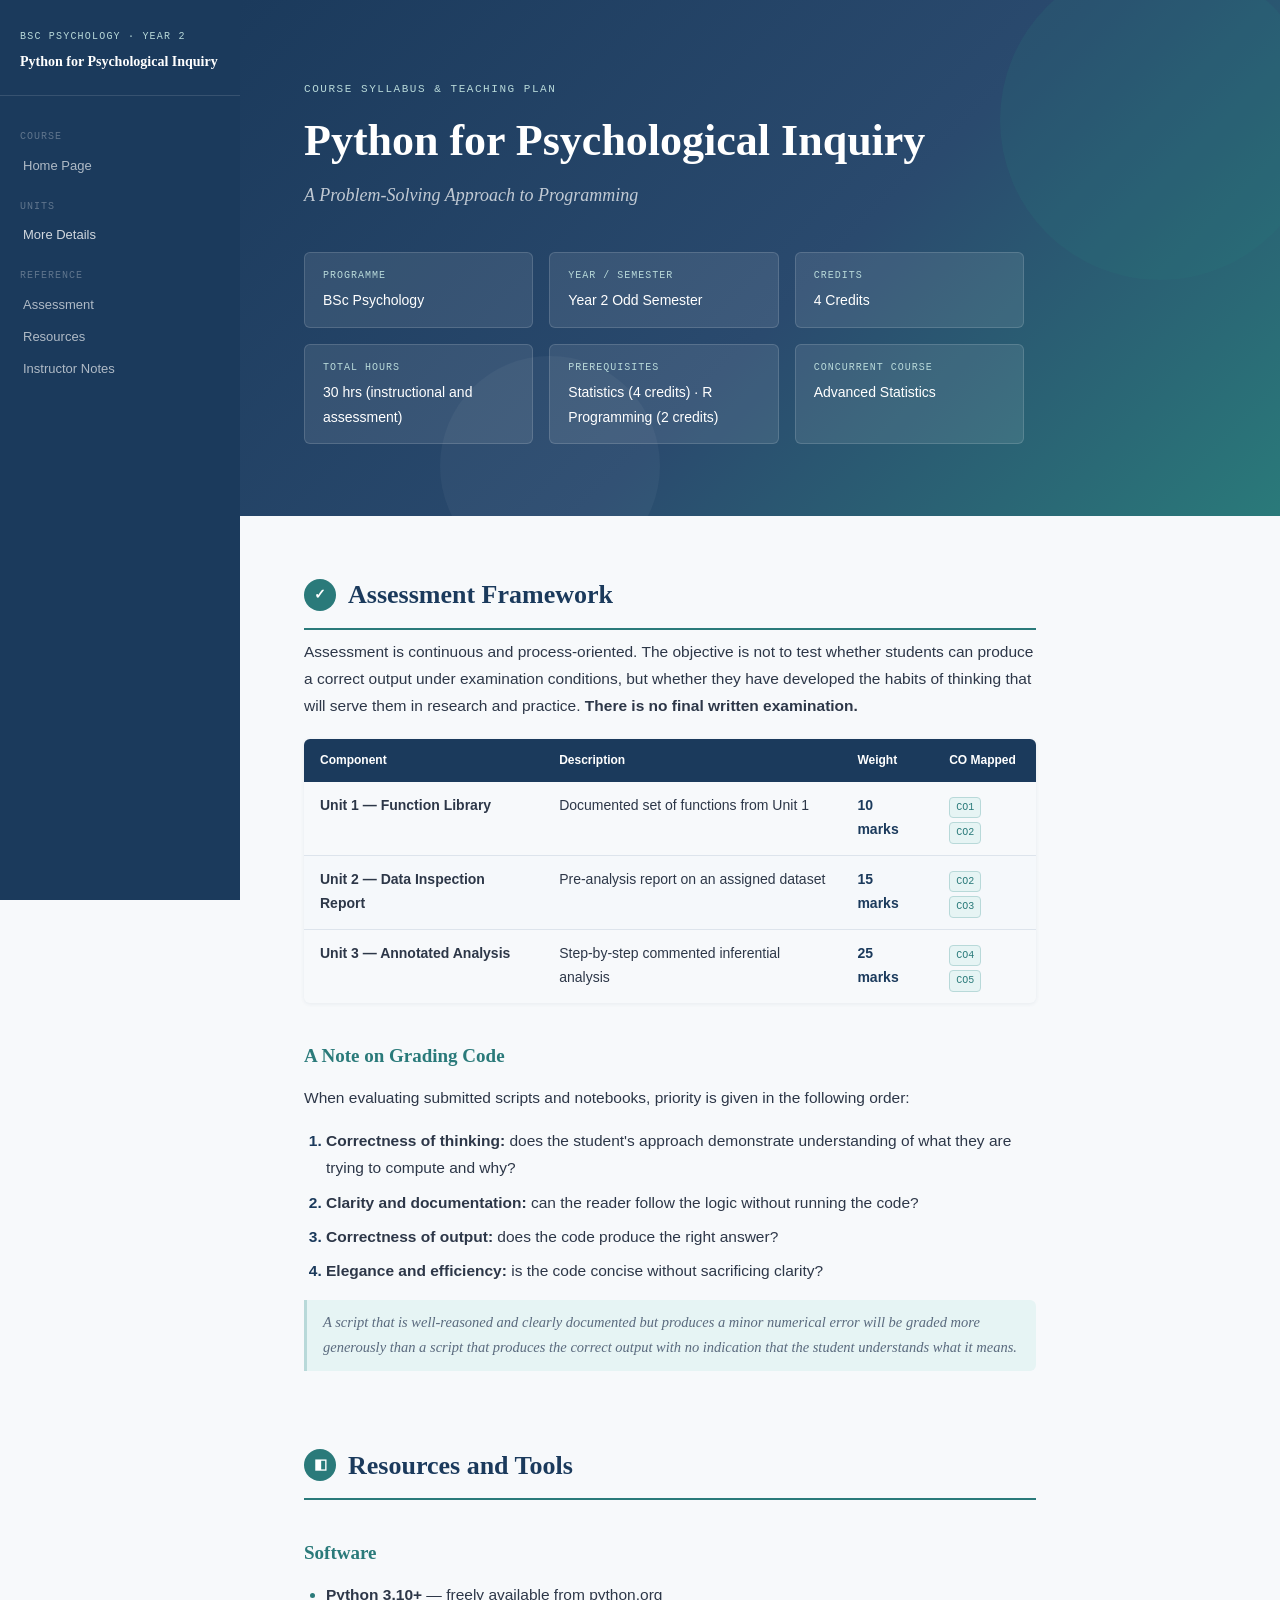
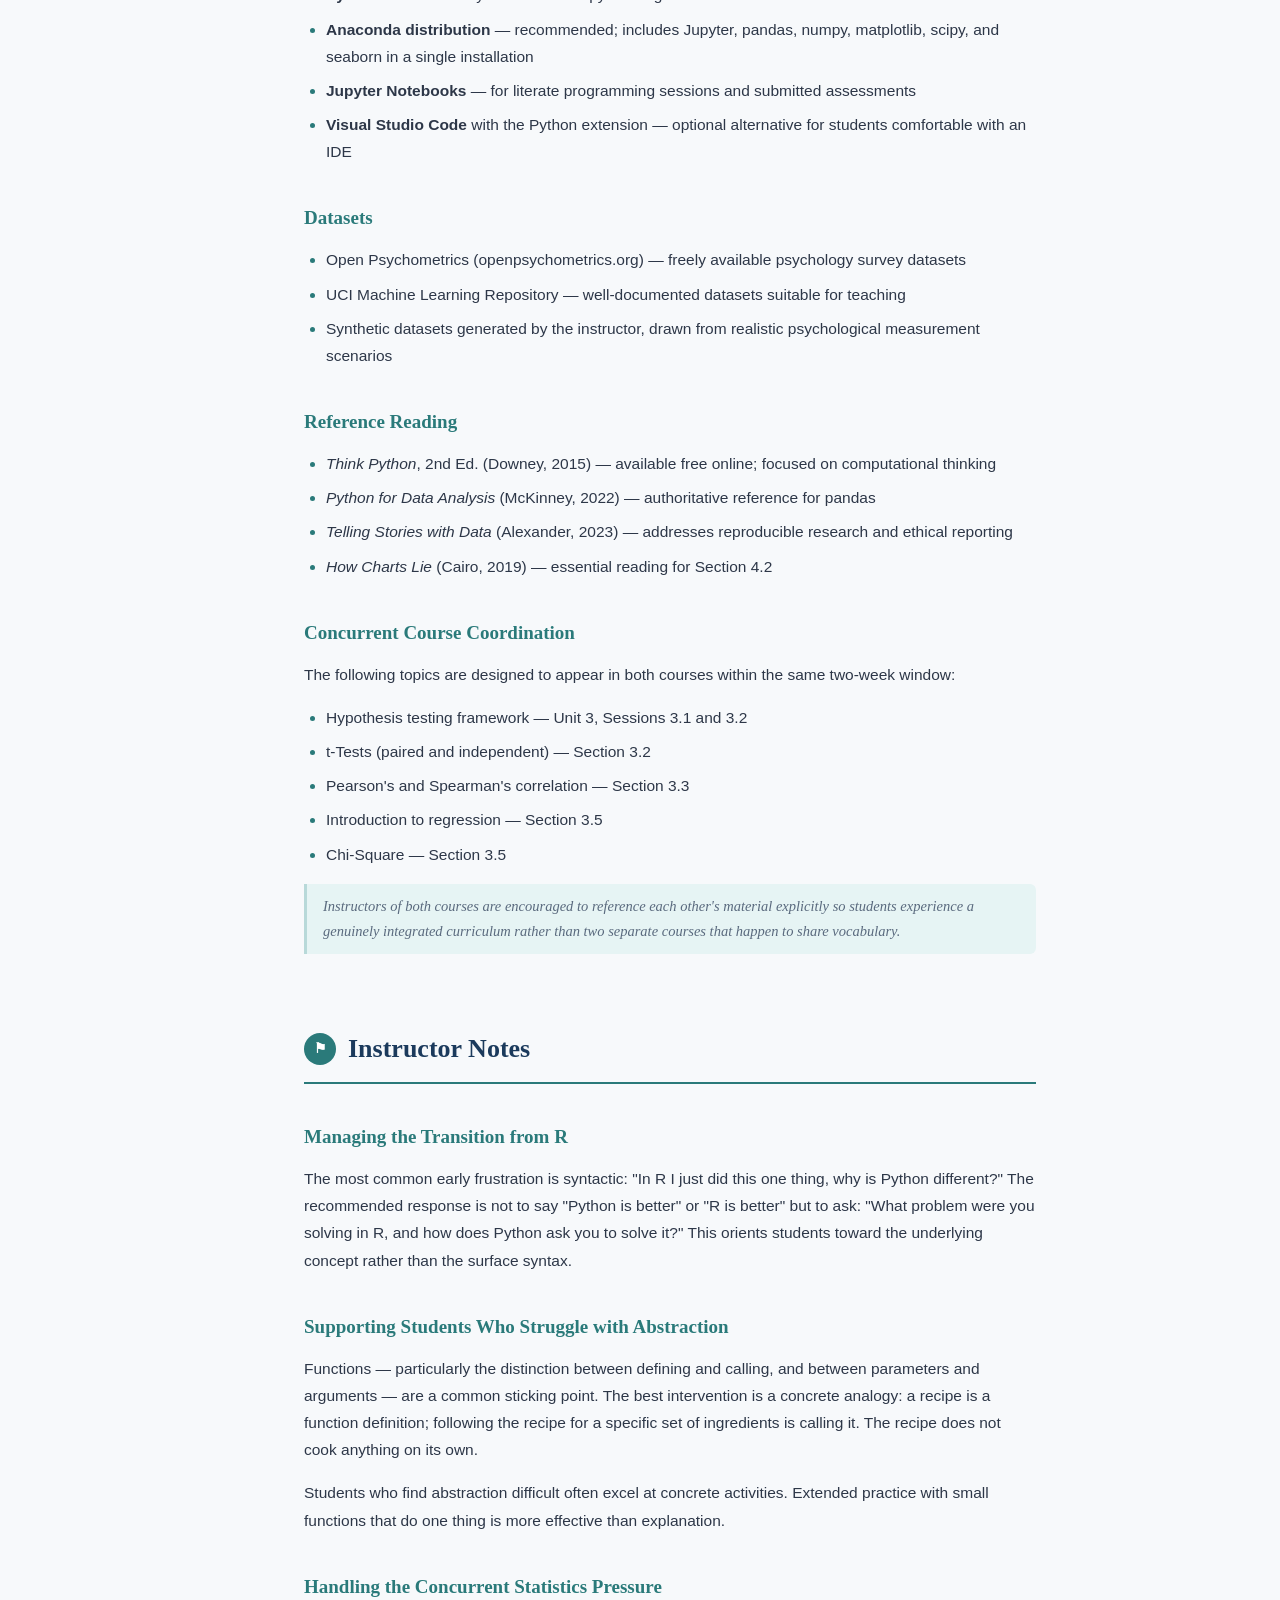
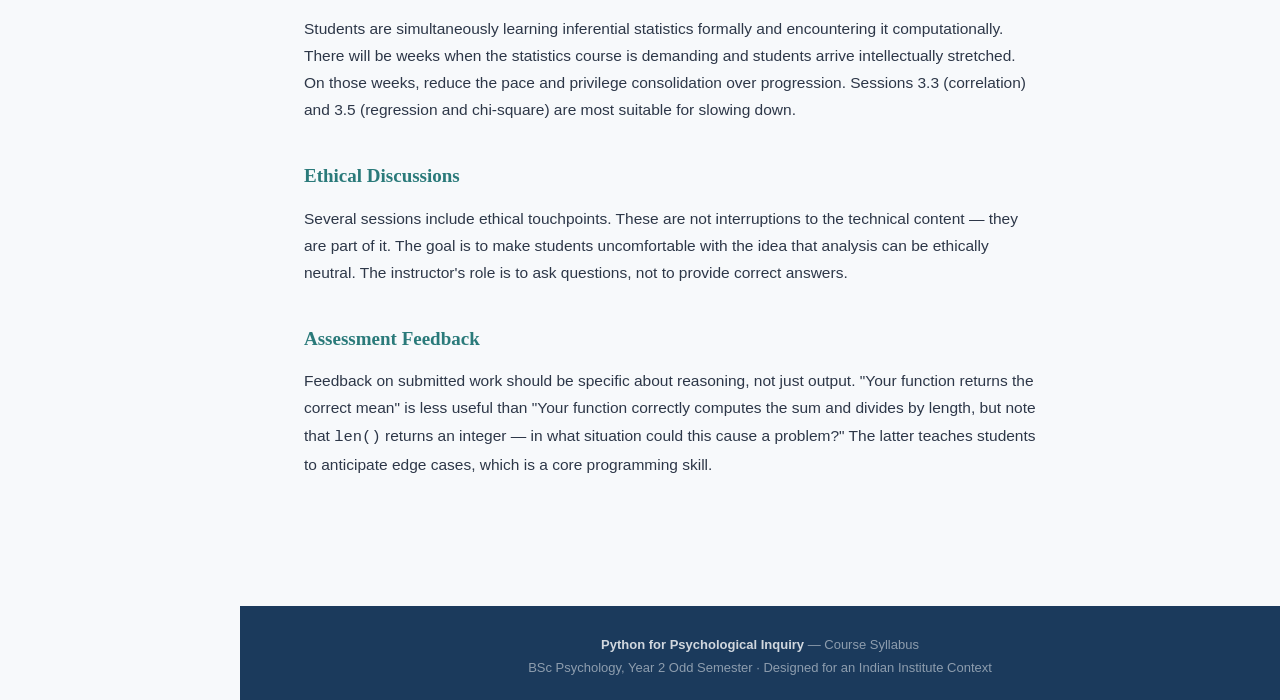
==== pages/references.html @ ddf05fee "Divide page content to new pages" ====
<!DOCTYPE html>
<html lang="en">
<head>
  <meta charset="UTF-8">
  <meta name="viewport" content="width=device-width, initial-scale=1.0">
  <title>Python for Psychological Inquiry — Course Syllabus</title>
  <link rel="stylesheet" href="../css/style.css">
</head>

<body>
    <button id="hamburger" aria-label="Toggle navigation" onclick="document.getElementById('sidebar').classList.toggle('open')">
    <span></span><span></span><span></span>
    </button>

    <!-- SIDEBAR -->
    <aside id="sidebar">
    <div class="brand">
        <div class="course-tag">BSc Psychology · Year 2</div>
        <h2>Python for Psychological Inquiry</h2>
    </div>
    <nav>
        <div class="nav-section">Course</div>
        <a href="../index.html">Home Page</a>

        <div class="nav-section">Units</div>
        <a href="../pages/units.html" class="unit-link">More Details</a>

        <div class="nav-section">Reference</div>
        <a href="#assessment">Assessment</a>
        <a href="#resources">Resources</a>
        <a href="#instructor">Instructor Notes</a>
    </nav>
    </aside>

<!-- MAIN -->
<div id="main">

  <!-- HERO -->
  <header id="hero">
    <div class="eyebrow">Course Syllabus &amp; Teaching Plan</div>
    <h1>Python for Psychological Inquiry</h1>
    <p class="subtitle">A Problem-Solving Approach to Programming</p>
    <div class="meta-grid">
      <div class="meta-card"><div class="label">Programme</div><div class="value">BSc Psychology</div></div>
      <div class="meta-card"><div class="label">Year / Semester</div><div class="value">Year 2 Odd Semester</div></div>
      <div class="meta-card"><div class="label">Credits</div><div class="value">4 Credits</div></div>
      <div class="meta-card"><div class="label">Total Hours</div><div class="value">30 hrs (instructional and assessment)</div></div>
      <div class="meta-card"><div class="label">Prerequisites</div><div class="value">Statistics (4 credits) · R Programming (2 credits)</div></div>
      <div class="meta-card"><div class="label">Concurrent Course</div><div class="value">Advanced Statistics</div></div>
    </div>
  </header>

  <div class="content-wrap">

    <!-- ASSESSMENT -->
    <section id="assessment">
      <h2 class="section-title"><span class="section-icon">✓</span> Assessment Framework</h2>
      <p>Assessment is continuous and process-oriented. The objective is not to test whether students can produce a correct output under examination conditions, but whether they have developed the habits of thinking that will serve them in research and practice. <strong>There is no final written examination.</strong></p>

      <table class="assess-table">
        <thead><tr><th>Component</th><th>Description</th><th>Weight</th><th>CO Mapped</th></tr></thead>
        <tbody>
          <tr>
            <td><strong>Unit 1 — Function Library</strong></td>
            <td>Documented set of functions from Unit 1</td>
            <td class="weight">10 marks</td>
            <td><span class="co-badge">CO1</span><span class="co-badge">CO2</span></td>
          </tr>
          <tr>
            <td><strong>Unit 2 — Data Inspection Report</strong></td>
            <td>Pre-analysis report on an assigned dataset</td>
            <td class="weight">15 marks</td>
            <td><span class="co-badge">CO2</span><span class="co-badge">CO3</span></td>
          </tr>
          <tr>
            <td><strong>Unit 3 — Annotated Analysis</strong></td>
            <td>Step-by-step commented inferential analysis</td>
            <td class="weight">25 marks</td>
            <td><span class="co-badge">CO4</span><span class="co-badge">CO5</span></td>
          </tr>
          <!-- <tr>
            <td><strong>Unit 4 — Pipeline Notebook</strong></td>
            <td>End-to-end analysis on an unseen dataset</td>
            <td class="weight">25%</td>
            <td><span class="co-badge">CO5</span><span class="co-badge">CO6</span></td>
          </tr>
          <tr>
            <td><strong>Reflection Essay</strong></td>
            <td>300–400 words responding to the Section 4.5 prompts</td>
            <td class="weight">15%</td>
            <td><span class="co-badge">CO1</span><span class="co-badge">CO6</span></td>
          </tr> -->
        </tbody>
      </table>

      <h3 class="subsection">A Note on Grading Code</h3>
      <p>When evaluating submitted scripts and notebooks, priority is given in the following order:</p>
      <ol>
        <li><strong>Correctness of thinking:</strong> does the student's approach demonstrate understanding of what they are trying to compute and why?</li>
        <li><strong>Clarity and documentation:</strong> can the reader follow the logic without running the code?</li>
        <li><strong>Correctness of output:</strong> does the code produce the right answer?</li>
        <li><strong>Elegance and efficiency:</strong> is the code concise without sacrificing clarity?</li>
      </ol>
      <em class="note">A script that is well-reasoned and clearly documented but produces a minor numerical error will be graded more generously than a script that produces the correct output with no indication that the student understands what it means.</em>
    </section>

    <!-- RESOURCES -->
    <section id="resources">
      <h2 class="section-title"><span class="section-icon">◧</span> Resources and Tools</h2>

      <h3 class="subsection">Software</h3>
      <ul>
        <li><strong>Python 3.10+</strong> — freely available from python.org</li>
        <li><strong>Anaconda distribution</strong> — recommended; includes Jupyter, pandas, numpy, matplotlib, scipy, and seaborn in a single installation</li>
        <li><strong>Jupyter Notebooks</strong> — for literate programming sessions and submitted assessments</li>
        <li><strong>Visual Studio Code</strong> with the Python extension — optional alternative for students comfortable with an IDE</li>
      </ul>

      <h3 class="subsection">Datasets</h3>
      <ul>
        <li>Open Psychometrics (openpsychometrics.org) — freely available psychology survey datasets</li>
        <li>UCI Machine Learning Repository — well-documented datasets suitable for teaching</li>
        <li>Synthetic datasets generated by the instructor, drawn from realistic psychological measurement scenarios</li>
      </ul>

      <h3 class="subsection">Reference Reading</h3>
      <ul>
        <li><em>Think Python</em>, 2nd Ed. (Downey, 2015) — available free online; focused on computational thinking</li>
        <li><em>Python for Data Analysis</em> (McKinney, 2022) — authoritative reference for pandas</li>
        <li><em>Telling Stories with Data</em> (Alexander, 2023) — addresses reproducible research and ethical reporting</li>
        <li><em>How Charts Lie</em> (Cairo, 2019) — essential reading for Section 4.2</li>
      </ul>

      <h3 class="subsection">Concurrent Course Coordination</h3>
      <p>The following topics are designed to appear in both courses within the same two-week window:</p>
      <ul>
        <li>Hypothesis testing framework — Unit 3, Sessions 3.1 and 3.2</li>
        <li>t-Tests (paired and independent) — Section 3.2</li>
        <li>Pearson's and Spearman's correlation — Section 3.3</li>
        <li>Introduction to regression — Section 3.5</li>
        <li>Chi-Square — Section 3.5</li>
      </ul>
      <em class="note">Instructors of both courses are encouraged to reference each other's material explicitly so students experience a genuinely integrated curriculum rather than two separate courses that happen to share vocabulary.</em>
    </section>

    <!-- INSTRUCTOR NOTES -->
    <section id="instructor">
      <h2 class="section-title"><span class="section-icon">⚑</span> Instructor Notes</h2>

      <h3 class="subsection">Managing the Transition from R</h3>
      <p>The most common early frustration is syntactic: "In R I just did this one thing, why is Python different?" The recommended response is not to say "Python is better" or "R is better" but to ask: "What problem were you solving in R, and how does Python ask you to solve it?" This orients students toward the underlying concept rather than the surface syntax.</p>

      <h3 class="subsection">Supporting Students Who Struggle with Abstraction</h3>
      <p>Functions — particularly the distinction between defining and calling, and between parameters and arguments — are a common sticking point. The best intervention is a concrete analogy: a recipe is a function definition; following the recipe for a specific set of ingredients is calling it. The recipe does not cook anything on its own.</p>
      <p>Students who find abstraction difficult often excel at concrete activities. Extended practice with small functions that do one thing is more effective than explanation.</p>

      <h3 class="subsection">Handling the Concurrent Statistics Pressure</h3>
      <p>Students are simultaneously learning inferential statistics formally and encountering it computationally. There will be weeks when the statistics course is demanding and students arrive intellectually stretched. On those weeks, reduce the pace and privilege consolidation over progression. Sessions 3.3 (correlation) and 3.5 (regression and chi-square) are most suitable for slowing down.</p>

      <h3 class="subsection">Ethical Discussions</h3>
      <p>Several sessions include ethical touchpoints. These are not interruptions to the technical content — they are part of it. The goal is to make students uncomfortable with the idea that analysis can be ethically neutral. The instructor's role is to ask questions, not to provide correct answers.</p>

      <h3 class="subsection">Assessment Feedback</h3>
      <p>Feedback on submitted work should be specific about reasoning, not just output. "Your function returns the correct mean" is less useful than "Your function correctly computes the sum and divides by length, but note that <code>len()</code> returns an integer — in what situation could this cause a problem?" The latter teaches students to anticipate edge cases, which is a core programming skill.</p>
    </section>

  </div><!-- .content-wrap -->

  <footer>
    <strong>Python for Psychological Inquiry</strong> — Course Syllabus<br>
    BSc Psychology, Year 2 Odd Semester · Designed for an Indian Institute Context
  </footer>

</div><!-- #main -->

<script>
  // Active nav link on scroll
  const sections = document.querySelectorAll('section[id], header[id]');
  const navLinks = document.querySelectorAll('#sidebar nav a');

  const observer = new IntersectionObserver((entries) => {
    entries.forEach(entry => {
      if (entry.isIntersecting) {
        navLinks.forEach(a => a.classList.remove('active'));
        const active = document.querySelector(`#sidebar nav a[href="#${entry.target.id}"]`);
        if (active) active.classList.add('active');
      }
    });
  }, { rootMargin: '-20% 0px -70% 0px' });

  sections.forEach(s => observer.observe(s));

  // Close mobile sidebar on link click
  navLinks.forEach(a => {
    a.addEventListener('click', () => {
      document.getElementById('sidebar').classList.remove('open');
    });
  });
</script>
</body>
</html>
---- css/style.css ----
:root {
  --navy: #1b3a5c;
  --teal: #2a7a7a;
  --teal-light: #e6f4f4;
  --teal-mid: #b8d9d9;
  --gold: #9a6f00;
  --gold-light: #fdf6e3;
  --slate: #4a5568;
  --mist: #f7f9fb;
  --rule: #dde4ec;
  --white: #ffffff;
  --text: #2d3748;
  --text-light: #5a6a7e;
  --code-bg: #f0f4f8;
  --shadow-sm: 0 1px 4px rgba(27,58,92,0.07);
  --shadow-md: 0 4px 16px rgba(27,58,92,0.10);
  --radius: 6px;
  --font-body: 'DM Sans', sans-serif;
  --font-serif: 'Lora', Georgia, serif;
  --font-mono: 'Source Code Pro', monospace;
}

*, *::before, *::after {
  box-sizing: border-box;
  margin: 0;
  padding: 0;
}

html {
  scroll-behavior: smooth;
  font-size: 16px;
}

body {
  font-family: var(--font-body);
  color: var(--text);
  background: var(--mist);
  line-height: 1.75;
}

/* ── SIDEBAR NAV ─────────────────────────────── */

#sidebar {
  position: fixed;
  top: 0;
  left: 0;
  width: 240px;
  height: 100vh;
  background: var(--navy);
  overflow-y: auto;
  padding: 28px 0 40px;
  z-index: 100;
  transition: transform 0.3s ease;
}

#sidebar .brand {
  padding: 0 20px 24px;
  border-bottom: 1px solid rgba(255,255,255,0.12);
  margin-bottom: 16px;
}

#sidebar .brand .course-tag {
  font-family: var(--font-mono);
  font-size: 10px;
  letter-spacing: 0.12em;
  color: var(--teal-mid);
  text-transform: uppercase;
  margin-bottom: 6px;
}

#sidebar .brand h2 {
  font-family: var(--font-serif);
  font-size: 14px;
  color: var(--white);
  font-weight: 600;
  line-height: 1.4;
}

#sidebar nav a {
  display: block;
  padding: 7px 20px;
  font-size: 13px;
  color: rgba(255,255,255,0.65);
  text-decoration: none;
  border-left: 3px solid transparent;
  transition: all 0.15s;
  line-height: 1.4;
}

#sidebar nav a:hover,
#sidebar nav a.active {
  color: var(--white);
  background: rgba(255,255,255,0.06);
  border-left-color: var(--teal-mid);
}

#sidebar nav .nav-section {
  font-family: var(--font-mono);
  font-size: 10px;
  letter-spacing: 0.1em;
  text-transform: uppercase;
  color: rgba(255,255,255,0.3);
  padding: 16px 20px 4px;
}

#sidebar nav a.unit-link {
  font-weight: 500;
  color: rgba(255,255,255,0.8);
}

#sidebar nav a.sub-link {
  padding-left: 32px;
  font-size: 12px;
}

/* ── MAIN CONTENT ────────────────────────────── */

#main {
  margin-left: 240px;
  min-height: 100vh;
}

/* ── HERO ────────────────────────────────────── */

#hero {
  background: linear-gradient(135deg, var(--navy) 0%, #2a4a6e 55%, var(--teal) 100%);
  padding: 80px 64px 72px;
  position: relative;
  overflow: hidden;
}

#hero::before {
  content: '';
  position: absolute;
  top: -40px;
  right: -40px;
  width: 320px;
  height: 320px;
  border-radius: 50%;
  background: rgba(42,122,122,0.18);
  pointer-events: none;
}

#hero::after {
  content: '';
  position: absolute;
  bottom: -60px;
  left: 200px;
  width: 220px;
  height: 220px;
  border-radius: 50%;
  background: rgba(255,255,255,0.04);
  pointer-events: none;
}

#hero .eyebrow {
  font-family: var(--font-mono);
  font-size: 11px;
  letter-spacing: 0.14em;
  text-transform: uppercase;
  color: var(--teal-mid);
  margin-bottom: 16px;
}

#hero h1 {
  font-family: var(--font-serif);
  font-size: clamp(28px, 4vw, 44px);
  color: var(--white);
  font-weight: 700;
  line-height: 1.2;
  margin-bottom: 12px;
}

#hero .subtitle {
  font-family: var(--font-serif);
  font-style: italic;
  font-size: 18px;
  color: rgba(255,255,255,0.72);
  margin-bottom: 40px;
}

#hero .meta-grid {
  display: grid;
  grid-template-columns: repeat(auto-fit, minmax(180px, 1fr));
  gap: 16px;
  max-width: 720px;
}

#hero .meta-card {
  background: rgba(255,255,255,0.09);
  border: 1px solid rgba(255,255,255,0.14);
  border-radius: var(--radius);
  padding: 14px 18px;
}

#hero .meta-card .label {
  font-size: 10px;
  letter-spacing: 0.1em;
  text-transform: uppercase;
  color: var(--teal-mid);
  margin-bottom: 4px;
  font-family: var(--font-mono);
}

#hero .meta-card .value {
  font-size: 14px;
  color: var(--white);
  font-weight: 500;
}

/* ── CONTENT SECTIONS ────────────────────────── */

.content-wrap {
  max-width: 860px;
  padding: 56px 64px;
}

section {
  margin-bottom: 72px;
}

h2.section-title {
  font-family: var(--font-serif);
  font-size: 26px;
  color: var(--navy);
  font-weight: 700;
  margin-bottom: 8px;
  padding-bottom: 10px;
  border-bottom: 2px solid var(--teal);
  display: flex;
  align-items: center;
  gap: 12px;
}

h2.section-title .section-icon {
  width: 32px;
  height: 32px;
  background: var(--teal);
  border-radius: 50%;
  display: flex;
  align-items: center;
  justify-content: center;
  font-size: 14px;
  color: white;
  flex-shrink: 0;
}

h3.subsection {
  font-family: var(--font-serif);
  font-size: 19px;
  color: var(--teal);
  font-weight: 600;
  margin: 36px 0 12px;
}

h4.session-title {
  font-family: var(--font-body);
  font-size: 15px;
  font-weight: 600;
  color: var(--gold);
  margin: 28px 0 8px;
  letter-spacing: 0.01em;
}

p {
  margin-bottom: 16px;
  font-size: 15.5px;
  color: var(--text);
}

p:last-child {
  margin-bottom: 0;
}

em.note {
  display: block;
  font-family: var(--font-serif);
  font-style: italic;
  font-size: 14.5px;
  color: var(--text-light);
  border-left: 3px solid var(--teal-mid);
  padding: 10px 16px;
  margin: 16px 0;
  background: var(--teal-light);
  border-radius: 0 var(--radius) var(--radius) 0;
}

ul, ol {
  margin: 8px 0 16px 0;
  padding-left: 22px;
}

li {
  font-size: 15.5px;
  margin-bottom: 7px;
  color: var(--text);
}

li::marker {
  color: var(--teal);
}

ol li::marker {
  color: var(--navy);
  font-weight: 600;
}

ul.sub {
  margin-top: 6px;
}

ul.sub li {
  font-size: 14.5px;
  color: var(--text-light);
}

/* ── BOXES ───────────────────────────────────── */

.box {
  border-radius: var(--radius);
  padding: 20px 24px;
  margin: 20px 0;
}

.box-teal {
  background: var(--teal-light);
  border: 1px solid var(--teal-mid);
}

.box-gold {
  background: var(--gold-light);
  border: 1px solid #e6cc8a;
}

.box-mist {
  background: var(--mist);
  border: 1px solid var(--rule);
}

.box-navy {
  background: #eef2f7;
  border: 1px solid #c8d4e4;
}

.box .box-label {
  font-family: var(--font-mono);
  font-size: 10px;
  letter-spacing: 0.1em;
  text-transform: uppercase;
  font-weight: 600;
  margin-bottom: 10px;
}

.box-teal .box-label { color: var(--teal); }
.box-gold .box-label { color: var(--gold); }
.box-mist .box-label { color: var(--slate); }
.box-navy .box-label { color: var(--navy); }

/* ── CO CARDS ────────────────────────────────── */

.co-grid {
  display: grid;
  grid-template-columns: 1fr 1fr;
  gap: 16px;
  margin: 20px 0;
}

.co-card {
  border-radius: var(--radius);
  padding: 18px 20px;
  border: 1px solid transparent;
}

.co-card:nth-child(odd) {
  background: var(--teal-light);
  border-color: var(--teal-mid);
}

.co-card:nth-child(even) {
  background: var(--gold-light);
  border-color: #e6cc8a;
}

.co-card .co-id {
  font-family: var(--font-mono);
  font-size: 11px;
  font-weight: 600;
  margin-bottom: 6px;
  letter-spacing: 0.06em;
}

.co-card:nth-child(odd) .co-id  { color: var(--teal); }
.co-card:nth-child(even) .co-id { color: var(--gold); }

.co-card p {
  font-size: 14px;
  margin: 0;
}

/* ── UNIT HEADER BANNER ──────────────────────── */

.unit-banner {
  background: linear-gradient(120deg, var(--navy) 0%, #2d5080 100%);
  border-radius: var(--radius);
  padding: 28px 32px;
  margin-bottom: 28px;
  position: relative;
  overflow: hidden;
}

.unit-banner::after {
  content: '';
  position: absolute;
  right: -20px;
  top: -20px;
  width: 120px;
  height: 120px;
  border-radius: 50%;
  background: rgba(42,122,122,0.2);
}

.unit-banner .unit-number {
  font-family: var(--font-mono);
  font-size: 11px;
  letter-spacing: 0.12em;
  text-transform: uppercase;
  color: var(--teal-mid);
  margin-bottom: 6px;
}

.unit-banner h2 {
  font-family: var(--font-serif);
  font-size: 22px;
  color: var(--white);
  font-weight: 700;
  margin-bottom: 8px;
  border: none;
  padding: 0;
}

.unit-banner .unit-question {
  font-family: var(--font-serif);
  font-style: italic;
  font-size: 14.5px;
  color: rgba(255,255,255,0.68);
  margin-bottom: 14px;
}

.unit-banner .unit-meta {
  display: flex;
  gap: 20px;
  flex-wrap: wrap;
}

.unit-banner .unit-meta span {
  font-size: 12px;
  color: rgba(255,255,255,0.75);
  background: rgba(255,255,255,0.1);
  padding: 4px 12px;
  border-radius: 20px;
  font-weight: 500;
}

/* ── SESSION CARDS ───────────────────────────── */

.session-card {
  border: 1px solid var(--rule);
  border-radius: var(--radius);
  margin-bottom: 20px;
  overflow: hidden;
  box-shadow: var(--shadow-sm);
}

.session-header {
  display: flex;
  align-items: center;
  gap: 14px;
  padding: 14px 20px;
  background: var(--white);
  cursor: pointer;
  border-bottom: 1px solid var(--rule);
  user-select: none;
}

.session-header:hover {
  background: #f9fbfd;
}

.session-num {
  font-family: var(--font-mono);
  font-size: 11px;
  font-weight: 600;
  color: var(--white);
  background: var(--teal);
  padding: 3px 9px;
  border-radius: 4px;
  flex-shrink: 0;
  letter-spacing: 0.05em;
}

.session-header h4 {
  font-size: 15px;
  font-weight: 600;
  color: var(--navy);
  flex: 1;
}

.session-toggle {
  font-size: 18px;
  color: var(--teal);
  transition: transform 0.2s;
  flex-shrink: 0;
}

.session-card.open .session-toggle {
  transform: rotate(180deg);
}

.session-body {
  display: none;
  padding: 20px 24px;
  background: var(--white);
}

.session-card.open .session-body {
  display: block;
}

/* ── OVERVIEW TABLE ──────────────────────────── */

.overview-table {
  width: 100%;
  border-collapse: collapse;
  font-size: 14px;
  margin: 20px 0;
  box-shadow: var(--shadow-sm);
  border-radius: var(--radius);
  overflow: hidden;
}

.overview-table th {
  background: var(--navy);
  color: var(--white);
  padding: 12px 16px;
  text-align: left;
  font-weight: 600;
  font-size: 12px;
  letter-spacing: 0.04em;
}

.overview-table td {
  padding: 11px 16px;
  border-bottom: 1px solid var(--rule);
  vertical-align: top;
  line-height: 1.5;
}

.overview-table tr:nth-child(even) td {
  background: var(--teal-light);
}

.overview-table tr:last-child td {
  border-bottom: none;
}

.overview-table td:first-child {
  font-weight: 600;
  color: var(--teal);
  white-space: nowrap;
}

/* ── SESSION SUMMARY TABLE ───────────────────── */

.session-table {
  width: 100%;
  border-collapse: collapse;
  font-size: 13.5px;
  margin: 16px 0;
  border-radius: var(--radius);
  overflow: hidden;
  box-shadow: var(--shadow-sm);
}

.session-table th {
  background: var(--teal);
  color: var(--white);
  padding: 10px 14px;
  text-align: left;
  font-size: 12px;
  font-weight: 600;
}

.session-table td {
  padding: 9px 14px;
  border-bottom: 1px solid var(--rule);
  vertical-align: top;
}

.session-table tr:nth-child(even) td {
  background: #f5f8fb;
}

.session-table tr:last-child td {
  border-bottom: none;
}

.session-table td:first-child {
  font-family: var(--font-mono);
  font-size: 12px;
  font-weight: 600;
  color: var(--teal);
}

/* ── ASSESSMENT TABLE ────────────────────────── */

.assess-table {
  width: 100%;
  border-collapse: collapse;
  font-size: 14px;
  margin: 20px 0;
  box-shadow: var(--shadow-sm);
  border-radius: var(--radius);
  overflow: hidden;
}

.assess-table th {
  background: var(--navy);
  color: white;
  padding: 11px 16px;
  text-align: left;
  font-size: 12px;
  font-weight: 600;
}

.assess-table td {
  padding: 11px 16px;
  border-bottom: 1px solid var(--rule);
  vertical-align: top;
}

.assess-table tr:nth-child(even) td {
  background: #f5f8fb;
}

.assess-table tr:last-child td {
  border-bottom: none;
}

.assess-table .weight {
  font-weight: 700;
  color: var(--navy);
}

.assess-table .co-badge {
  display: inline-block;
  font-family: var(--font-mono);
  font-size: 10px;
  background: var(--teal-light);
  color: var(--teal);
  border: 1px solid var(--teal-mid);
  border-radius: 4px;
  padding: 1px 6px;
  margin-right: 4px;
}

/* ── FOOTER ──────────────────────────────────── */

footer {
  background: var(--navy);
  color: rgba(255,255,255,0.5);
  text-align: center;
  padding: 28px;
  font-size: 13px;
  margin-left: 0;
}

footer strong {
  color: rgba(255,255,255,0.8);
}

/* ── PRINT ───────────────────────────────────── */

@media print {
  #sidebar { display: none; }
  #main { margin-left: 0; }
  .session-body { display: block !important; }
  .unit-banner { background: var(--navy) !important; -webkit-print-color-adjust: exact; print-color-adjust: exact; }
}

/* ── RESPONSIVE ──────────────────────────────── */

@media (max-width: 900px) {
  #sidebar { transform: translateX(-240px); }
  #sidebar.open { transform: translateX(0); }
  #main { margin-left: 0; }
  .content-wrap { padding: 32px 24px; }
  #hero { padding: 48px 24px; }
  .co-grid { grid-template-columns: 1fr; }
  #hamburger { display: flex; }
}

/* ── HAMBURGER ───────────────────────────────── */

#hamburger {
  display: none;
  position: fixed;
  top: 14px;
  left: 14px;
  z-index: 200;
  background: var(--navy);
  border: none;
  border-radius: 6px;
  padding: 8px 10px;
  cursor: pointer;
  flex-direction: column;
  gap: 4px;
}

#hamburger span {
  display: block;
  width: 20px;
  height: 2px;
  background: white;
  border-radius: 2px;
}
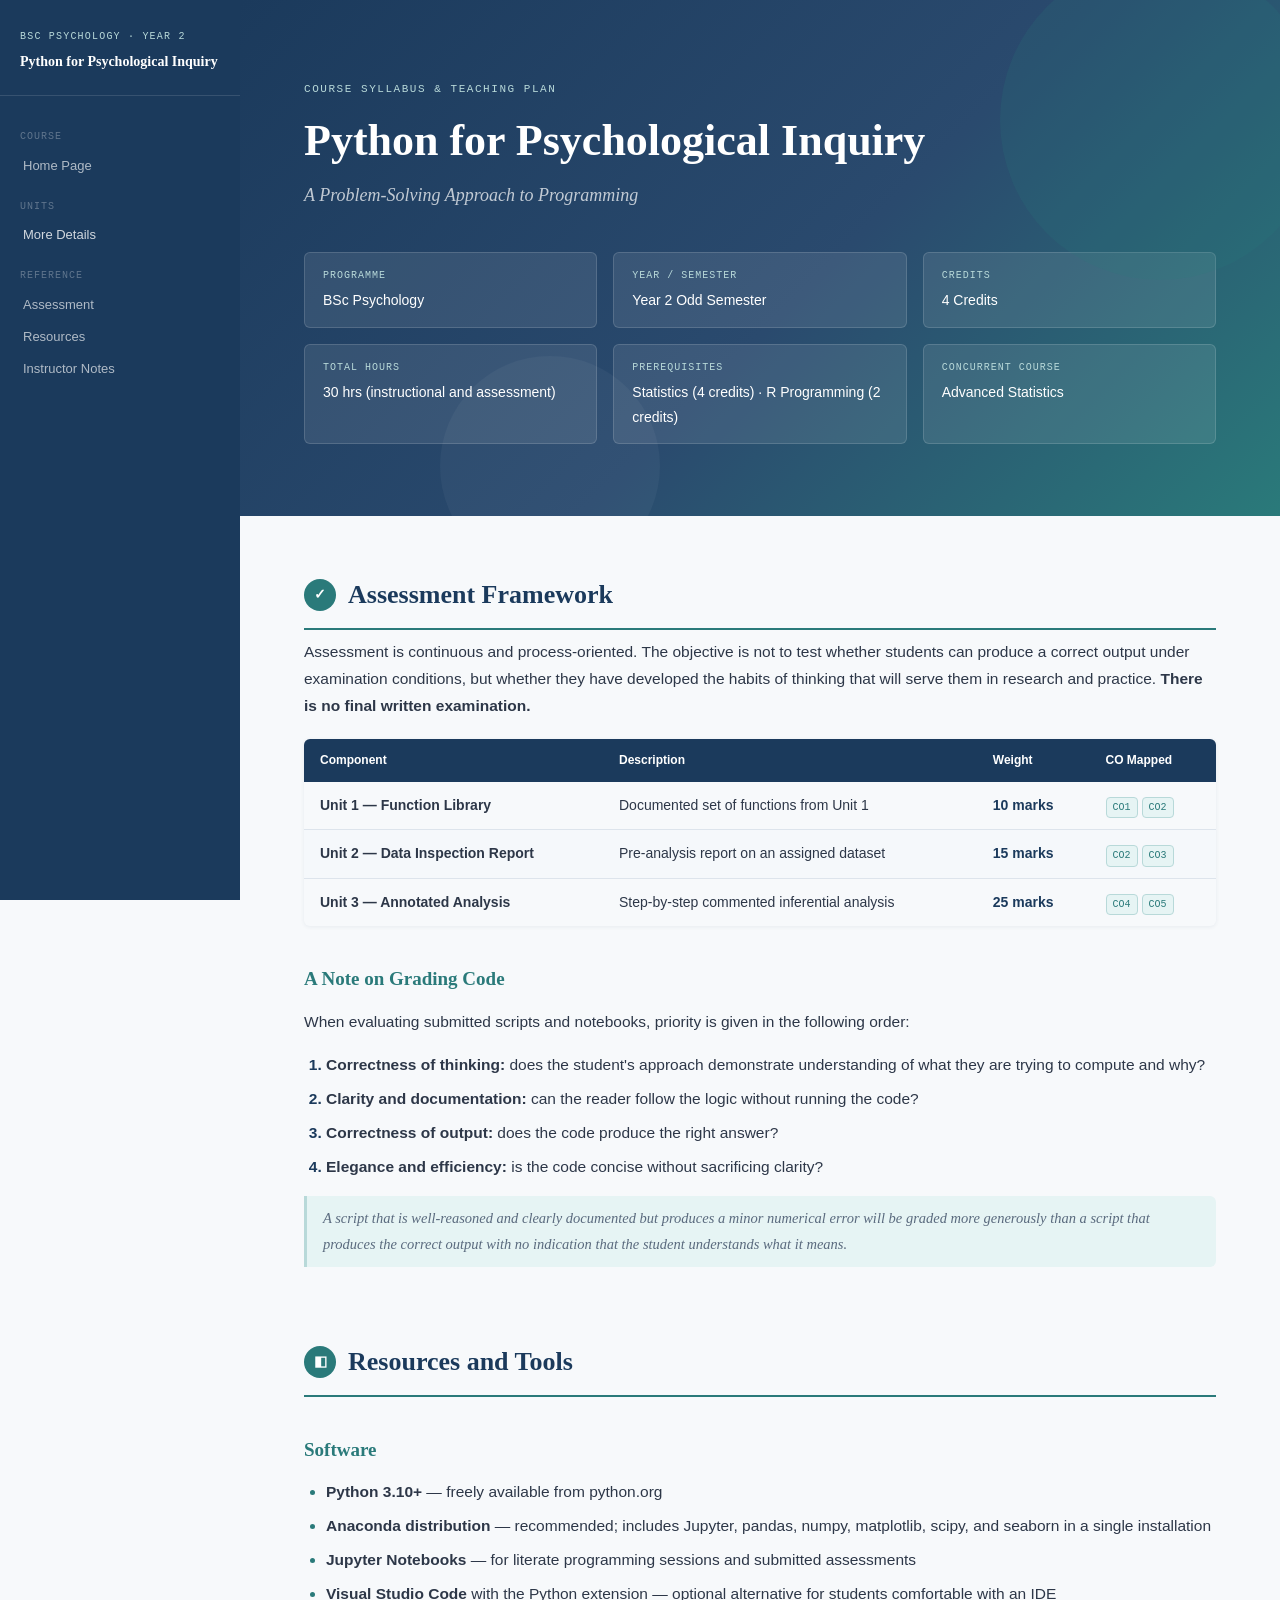
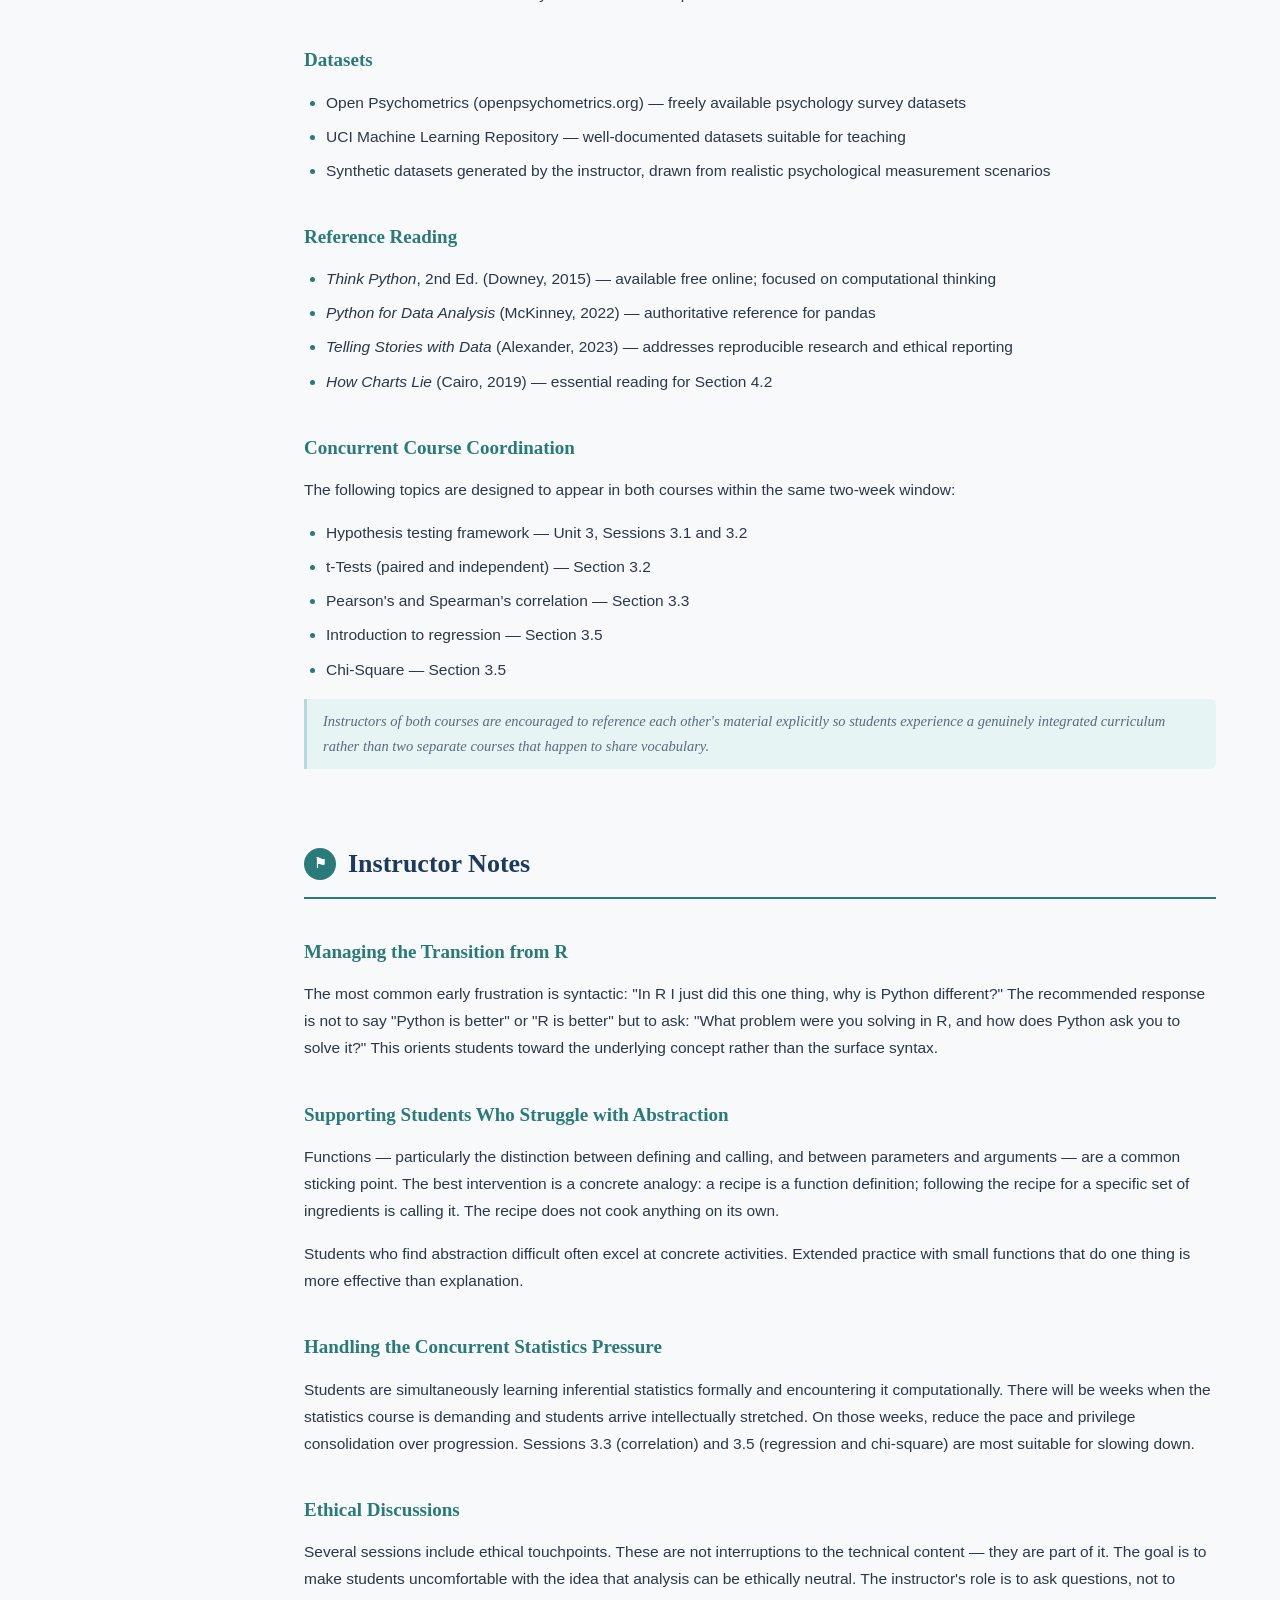
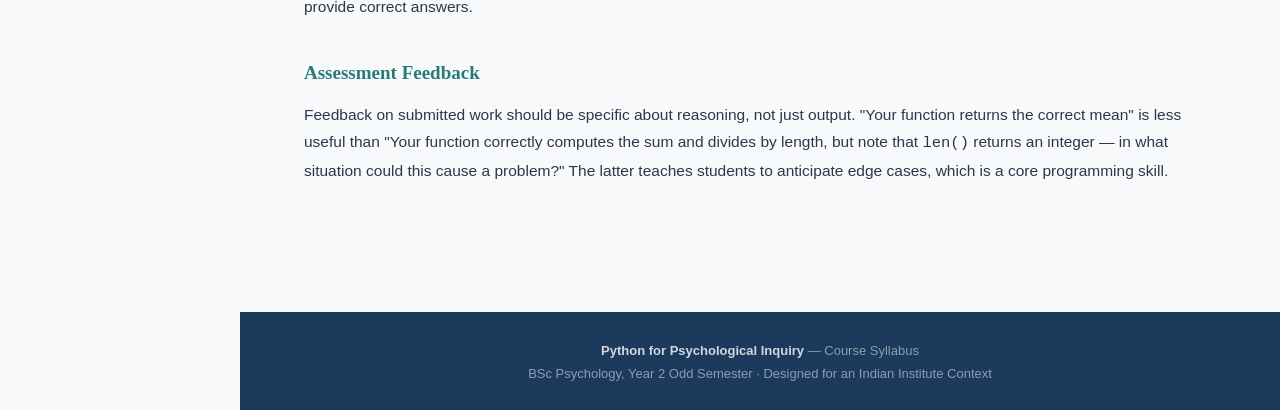
==== commit 6ef40966: "Format all HTML files" ====
--- a/pages/references.html
+++ b/pages/references.html
@@ -1,5 +1,6 @@
 <!DOCTYPE html>
 <html lang="en">
+
 <head>
   <meta charset="UTF-8">
   <meta name="viewport" content="width=device-width, initial-scale=1.0">
@@ -8,77 +9,105 @@
 </head>
 
 <body>
-    <button id="hamburger" aria-label="Toggle navigation" onclick="document.getElementById('sidebar').classList.toggle('open')">
+  <button id="hamburger" aria-label="Toggle navigation"
+    onclick="document.getElementById('sidebar').classList.toggle('open')">
     <span></span><span></span><span></span>
-    </button>
-
-    <!-- SIDEBAR -->
-    <aside id="sidebar">
+  </button>
+
+  <!-- SIDEBAR -->
+  <aside id="sidebar">
     <div class="brand">
-        <div class="course-tag">BSc Psychology · Year 2</div>
-        <h2>Python for Psychological Inquiry</h2>
+      <div class="course-tag">BSc Psychology · Year 2</div>
+      <h2>Python for Psychological Inquiry</h2>
     </div>
     <nav>
-        <div class="nav-section">Course</div>
-        <a href="../index.html">Home Page</a>
-
-        <div class="nav-section">Units</div>
-        <a href="../pages/units.html" class="unit-link">More Details</a>
-
-        <div class="nav-section">Reference</div>
-        <a href="#assessment">Assessment</a>
-        <a href="#resources">Resources</a>
-        <a href="#instructor">Instructor Notes</a>
+      <div class="nav-section">Course</div>
+      <a href="../index.html">Home Page</a>
+
+      <div class="nav-section">Units</div>
+      <a href="../pages/units.html" class="unit-link">More Details</a>
+
+      <div class="nav-section">Reference</div>
+      <a href="#assessment">Assessment</a>
+      <a href="#resources">Resources</a>
+      <a href="#instructor">Instructor Notes</a>
     </nav>
-    </aside>
-
-<!-- MAIN -->
-<div id="main">
-
-  <!-- HERO -->
-  <header id="hero">
-    <div class="eyebrow">Course Syllabus &amp; Teaching Plan</div>
-    <h1>Python for Psychological Inquiry</h1>
-    <p class="subtitle">A Problem-Solving Approach to Programming</p>
-    <div class="meta-grid">
-      <div class="meta-card"><div class="label">Programme</div><div class="value">BSc Psychology</div></div>
-      <div class="meta-card"><div class="label">Year / Semester</div><div class="value">Year 2 Odd Semester</div></div>
-      <div class="meta-card"><div class="label">Credits</div><div class="value">4 Credits</div></div>
-      <div class="meta-card"><div class="label">Total Hours</div><div class="value">30 hrs (instructional and assessment)</div></div>
-      <div class="meta-card"><div class="label">Prerequisites</div><div class="value">Statistics (4 credits) · R Programming (2 credits)</div></div>
-      <div class="meta-card"><div class="label">Concurrent Course</div><div class="value">Advanced Statistics</div></div>
-    </div>
-  </header>
-
-  <div class="content-wrap">
-
-    <!-- ASSESSMENT -->
-    <section id="assessment">
-      <h2 class="section-title"><span class="section-icon">✓</span> Assessment Framework</h2>
-      <p>Assessment is continuous and process-oriented. The objective is not to test whether students can produce a correct output under examination conditions, but whether they have developed the habits of thinking that will serve them in research and practice. <strong>There is no final written examination.</strong></p>
-
-      <table class="assess-table">
-        <thead><tr><th>Component</th><th>Description</th><th>Weight</th><th>CO Mapped</th></tr></thead>
-        <tbody>
-          <tr>
-            <td><strong>Unit 1 — Function Library</strong></td>
-            <td>Documented set of functions from Unit 1</td>
-            <td class="weight">10 marks</td>
-            <td><span class="co-badge">CO1</span><span class="co-badge">CO2</span></td>
-          </tr>
-          <tr>
-            <td><strong>Unit 2 — Data Inspection Report</strong></td>
-            <td>Pre-analysis report on an assigned dataset</td>
-            <td class="weight">15 marks</td>
-            <td><span class="co-badge">CO2</span><span class="co-badge">CO3</span></td>
-          </tr>
-          <tr>
-            <td><strong>Unit 3 — Annotated Analysis</strong></td>
-            <td>Step-by-step commented inferential analysis</td>
-            <td class="weight">25 marks</td>
-            <td><span class="co-badge">CO4</span><span class="co-badge">CO5</span></td>
-          </tr>
-          <!-- <tr>
+  </aside>
+
+  <!-- MAIN -->
+  <div id="main">
+
+    <!-- HERO -->
+    <header id="hero">
+      <div class="eyebrow">Course Syllabus &amp; Teaching Plan</div>
+      <h1>Python for Psychological Inquiry</h1>
+      <p class="subtitle">A Problem-Solving Approach to Programming</p>
+      <div class="meta-grid">
+        <div class="meta-card">
+          <div class="label">Programme</div>
+          <div class="value">BSc Psychology</div>
+        </div>
+        <div class="meta-card">
+          <div class="label">Year / Semester</div>
+          <div class="value">Year 2 Odd Semester</div>
+        </div>
+        <div class="meta-card">
+          <div class="label">Credits</div>
+          <div class="value">4 Credits</div>
+        </div>
+        <div class="meta-card">
+          <div class="label">Total Hours</div>
+          <div class="value">30 hrs (instructional and assessment)</div>
+        </div>
+        <div class="meta-card">
+          <div class="label">Prerequisites</div>
+          <div class="value">Statistics (4 credits) · R Programming (2 credits)</div>
+        </div>
+        <div class="meta-card">
+          <div class="label">Concurrent Course</div>
+          <div class="value">Advanced Statistics</div>
+        </div>
+      </div>
+    </header>
+
+    <div class="content-wrap">
+
+      <!-- ASSESSMENT -->
+      <section id="assessment">
+        <h2 class="section-title"><span class="section-icon">✓</span> Assessment Framework</h2>
+        <p>Assessment is continuous and process-oriented. The objective is not to test whether students can produce a
+          correct output under examination conditions, but whether they have developed the habits of thinking that will
+          serve them in research and practice. <strong>There is no final written examination.</strong></p>
+
+        <table class="assess-table">
+          <thead>
+            <tr>
+              <th>Component</th>
+              <th>Description</th>
+              <th>Weight</th>
+              <th>CO Mapped</th>
+            </tr>
+          </thead>
+          <tbody>
+            <tr>
+              <td><strong>Unit 1 — Function Library</strong></td>
+              <td>Documented set of functions from Unit 1</td>
+              <td class="weight">10 marks</td>
+              <td><span class="co-badge">CO1</span><span class="co-badge">CO2</span></td>
+            </tr>
+            <tr>
+              <td><strong>Unit 2 — Data Inspection Report</strong></td>
+              <td>Pre-analysis report on an assigned dataset</td>
+              <td class="weight">15 marks</td>
+              <td><span class="co-badge">CO2</span><span class="co-badge">CO3</span></td>
+            </tr>
+            <tr>
+              <td><strong>Unit 3 — Annotated Analysis</strong></td>
+              <td>Step-by-step commented inferential analysis</td>
+              <td class="weight">25 marks</td>
+              <td><span class="co-badge">CO4</span><span class="co-badge">CO5</span></td>
+            </tr>
+            <!-- <tr>
             <td><strong>Unit 4 — Pipeline Notebook</strong></td>
             <td>End-to-end analysis on an unseen dataset</td>
             <td class="weight">25%</td>
@@ -90,112 +119,138 @@
             <td class="weight">15%</td>
             <td><span class="co-badge">CO1</span><span class="co-badge">CO6</span></td>
           </tr> -->
-        </tbody>
-      </table>
-
-      <h3 class="subsection">A Note on Grading Code</h3>
-      <p>When evaluating submitted scripts and notebooks, priority is given in the following order:</p>
-      <ol>
-        <li><strong>Correctness of thinking:</strong> does the student's approach demonstrate understanding of what they are trying to compute and why?</li>
-        <li><strong>Clarity and documentation:</strong> can the reader follow the logic without running the code?</li>
-        <li><strong>Correctness of output:</strong> does the code produce the right answer?</li>
-        <li><strong>Elegance and efficiency:</strong> is the code concise without sacrificing clarity?</li>
-      </ol>
-      <em class="note">A script that is well-reasoned and clearly documented but produces a minor numerical error will be graded more generously than a script that produces the correct output with no indication that the student understands what it means.</em>
-    </section>
-
-    <!-- RESOURCES -->
-    <section id="resources">
-      <h2 class="section-title"><span class="section-icon">◧</span> Resources and Tools</h2>
-
-      <h3 class="subsection">Software</h3>
-      <ul>
-        <li><strong>Python 3.10+</strong> — freely available from python.org</li>
-        <li><strong>Anaconda distribution</strong> — recommended; includes Jupyter, pandas, numpy, matplotlib, scipy, and seaborn in a single installation</li>
-        <li><strong>Jupyter Notebooks</strong> — for literate programming sessions and submitted assessments</li>
-        <li><strong>Visual Studio Code</strong> with the Python extension — optional alternative for students comfortable with an IDE</li>
-      </ul>
-
-      <h3 class="subsection">Datasets</h3>
-      <ul>
-        <li>Open Psychometrics (openpsychometrics.org) — freely available psychology survey datasets</li>
-        <li>UCI Machine Learning Repository — well-documented datasets suitable for teaching</li>
-        <li>Synthetic datasets generated by the instructor, drawn from realistic psychological measurement scenarios</li>
-      </ul>
-
-      <h3 class="subsection">Reference Reading</h3>
-      <ul>
-        <li><em>Think Python</em>, 2nd Ed. (Downey, 2015) — available free online; focused on computational thinking</li>
-        <li><em>Python for Data Analysis</em> (McKinney, 2022) — authoritative reference for pandas</li>
-        <li><em>Telling Stories with Data</em> (Alexander, 2023) — addresses reproducible research and ethical reporting</li>
-        <li><em>How Charts Lie</em> (Cairo, 2019) — essential reading for Section 4.2</li>
-      </ul>
-
-      <h3 class="subsection">Concurrent Course Coordination</h3>
-      <p>The following topics are designed to appear in both courses within the same two-week window:</p>
-      <ul>
-        <li>Hypothesis testing framework — Unit 3, Sessions 3.1 and 3.2</li>
-        <li>t-Tests (paired and independent) — Section 3.2</li>
-        <li>Pearson's and Spearman's correlation — Section 3.3</li>
-        <li>Introduction to regression — Section 3.5</li>
-        <li>Chi-Square — Section 3.5</li>
-      </ul>
-      <em class="note">Instructors of both courses are encouraged to reference each other's material explicitly so students experience a genuinely integrated curriculum rather than two separate courses that happen to share vocabulary.</em>
-    </section>
-
-    <!-- INSTRUCTOR NOTES -->
-    <section id="instructor">
-      <h2 class="section-title"><span class="section-icon">⚑</span> Instructor Notes</h2>
-
-      <h3 class="subsection">Managing the Transition from R</h3>
-      <p>The most common early frustration is syntactic: "In R I just did this one thing, why is Python different?" The recommended response is not to say "Python is better" or "R is better" but to ask: "What problem were you solving in R, and how does Python ask you to solve it?" This orients students toward the underlying concept rather than the surface syntax.</p>
-
-      <h3 class="subsection">Supporting Students Who Struggle with Abstraction</h3>
-      <p>Functions — particularly the distinction between defining and calling, and between parameters and arguments — are a common sticking point. The best intervention is a concrete analogy: a recipe is a function definition; following the recipe for a specific set of ingredients is calling it. The recipe does not cook anything on its own.</p>
-      <p>Students who find abstraction difficult often excel at concrete activities. Extended practice with small functions that do one thing is more effective than explanation.</p>
-
-      <h3 class="subsection">Handling the Concurrent Statistics Pressure</h3>
-      <p>Students are simultaneously learning inferential statistics formally and encountering it computationally. There will be weeks when the statistics course is demanding and students arrive intellectually stretched. On those weeks, reduce the pace and privilege consolidation over progression. Sessions 3.3 (correlation) and 3.5 (regression and chi-square) are most suitable for slowing down.</p>
-
-      <h3 class="subsection">Ethical Discussions</h3>
-      <p>Several sessions include ethical touchpoints. These are not interruptions to the technical content — they are part of it. The goal is to make students uncomfortable with the idea that analysis can be ethically neutral. The instructor's role is to ask questions, not to provide correct answers.</p>
-
-      <h3 class="subsection">Assessment Feedback</h3>
-      <p>Feedback on submitted work should be specific about reasoning, not just output. "Your function returns the correct mean" is less useful than "Your function correctly computes the sum and divides by length, but note that <code>len()</code> returns an integer — in what situation could this cause a problem?" The latter teaches students to anticipate edge cases, which is a core programming skill.</p>
-    </section>
-
-  </div><!-- .content-wrap -->
-
-  <footer>
-    <strong>Python for Psychological Inquiry</strong> — Course Syllabus<br>
-    BSc Psychology, Year 2 Odd Semester · Designed for an Indian Institute Context
-  </footer>
-
-</div><!-- #main -->
-
-<script>
-  // Active nav link on scroll
-  const sections = document.querySelectorAll('section[id], header[id]');
-  const navLinks = document.querySelectorAll('#sidebar nav a');
-
-  const observer = new IntersectionObserver((entries) => {
-    entries.forEach(entry => {
-      if (entry.isIntersecting) {
-        navLinks.forEach(a => a.classList.remove('active'));
-        const active = document.querySelector(`#sidebar nav a[href="#${entry.target.id}"]`);
-        if (active) active.classList.add('active');
-      }
+          </tbody>
+        </table>
+
+        <h3 class="subsection">A Note on Grading Code</h3>
+        <p>When evaluating submitted scripts and notebooks, priority is given in the following order:</p>
+        <ol>
+          <li><strong>Correctness of thinking:</strong> does the student's approach demonstrate understanding of what
+            they are trying to compute and why?</li>
+          <li><strong>Clarity and documentation:</strong> can the reader follow the logic without running the code?</li>
+          <li><strong>Correctness of output:</strong> does the code produce the right answer?</li>
+          <li><strong>Elegance and efficiency:</strong> is the code concise without sacrificing clarity?</li>
+        </ol>
+        <em class="note">A script that is well-reasoned and clearly documented but produces a minor numerical error will
+          be graded more generously than a script that produces the correct output with no indication that the student
+          understands what it means.</em>
+      </section>
+
+      <!-- RESOURCES -->
+      <section id="resources">
+        <h2 class="section-title"><span class="section-icon">◧</span> Resources and Tools</h2>
+
+        <h3 class="subsection">Software</h3>
+        <ul>
+          <li><strong>Python 3.10+</strong> — freely available from python.org</li>
+          <li><strong>Anaconda distribution</strong> — recommended; includes Jupyter, pandas, numpy, matplotlib, scipy,
+            and seaborn in a single installation</li>
+          <li><strong>Jupyter Notebooks</strong> — for literate programming sessions and submitted assessments</li>
+          <li><strong>Visual Studio Code</strong> with the Python extension — optional alternative for students
+            comfortable with an IDE</li>
+        </ul>
+
+        <h3 class="subsection">Datasets</h3>
+        <ul>
+          <li>Open Psychometrics (openpsychometrics.org) — freely available psychology survey datasets</li>
+          <li>UCI Machine Learning Repository — well-documented datasets suitable for teaching</li>
+          <li>Synthetic datasets generated by the instructor, drawn from realistic psychological measurement scenarios
+          </li>
+        </ul>
+
+        <h3 class="subsection">Reference Reading</h3>
+        <ul>
+          <li><em>Think Python</em>, 2nd Ed. (Downey, 2015) — available free online; focused on computational thinking
+          </li>
+          <li><em>Python for Data Analysis</em> (McKinney, 2022) — authoritative reference for pandas</li>
+          <li><em>Telling Stories with Data</em> (Alexander, 2023) — addresses reproducible research and ethical
+            reporting</li>
+          <li><em>How Charts Lie</em> (Cairo, 2019) — essential reading for Section 4.2</li>
+        </ul>
+
+        <h3 class="subsection">Concurrent Course Coordination</h3>
+        <p>The following topics are designed to appear in both courses within the same two-week window:</p>
+        <ul>
+          <li>Hypothesis testing framework — Unit 3, Sessions 3.1 and 3.2</li>
+          <li>t-Tests (paired and independent) — Section 3.2</li>
+          <li>Pearson's and Spearman's correlation — Section 3.3</li>
+          <li>Introduction to regression — Section 3.5</li>
+          <li>Chi-Square — Section 3.5</li>
+        </ul>
+        <em class="note">Instructors of both courses are encouraged to reference each other's material explicitly so
+          students experience a genuinely integrated curriculum rather than two separate courses that happen to share
+          vocabulary.</em>
+      </section>
+
+      <!-- INSTRUCTOR NOTES -->
+      <section id="instructor">
+        <h2 class="section-title"><span class="section-icon">⚑</span> Instructor Notes</h2>
+
+        <h3 class="subsection">Managing the Transition from R</h3>
+        <p>The most common early frustration is syntactic: "In R I just did this one thing, why is Python different?"
+          The recommended response is not to say "Python is better" or "R is better" but to ask: "What problem were you
+          solving in R, and how does Python ask you to solve it?" This orients students toward the underlying concept
+          rather than the surface syntax.</p>
+
+        <h3 class="subsection">Supporting Students Who Struggle with Abstraction</h3>
+        <p>Functions — particularly the distinction between defining and calling, and between parameters and arguments —
+          are a common sticking point. The best intervention is a concrete analogy: a recipe is a function definition;
+          following the recipe for a specific set of ingredients is calling it. The recipe does not cook anything on its
+          own.</p>
+        <p>Students who find abstraction difficult often excel at concrete activities. Extended practice with small
+          functions that do one thing is more effective than explanation.</p>
+
+        <h3 class="subsection">Handling the Concurrent Statistics Pressure</h3>
+        <p>Students are simultaneously learning inferential statistics formally and encountering it computationally.
+          There will be weeks when the statistics course is demanding and students arrive intellectually stretched. On
+          those weeks, reduce the pace and privilege consolidation over progression. Sessions 3.3 (correlation) and 3.5
+          (regression and chi-square) are most suitable for slowing down.</p>
+
+        <h3 class="subsection">Ethical Discussions</h3>
+        <p>Several sessions include ethical touchpoints. These are not interruptions to the technical content — they are
+          part of it. The goal is to make students uncomfortable with the idea that analysis can be ethically neutral.
+          The instructor's role is to ask questions, not to provide correct answers.</p>
+
+        <h3 class="subsection">Assessment Feedback</h3>
+        <p>Feedback on submitted work should be specific about reasoning, not just output. "Your function returns the
+          correct mean" is less useful than "Your function correctly computes the sum and divides by length, but note
+          that <code>len()</code> returns an integer — in what situation could this cause a problem?" The latter teaches
+          students to anticipate edge cases, which is a core programming skill.</p>
+      </section>
+
+    </div><!-- .content-wrap -->
+
+    <footer>
+      <strong>Python for Psychological Inquiry</strong> — Course Syllabus<br>
+      BSc Psychology, Year 2 Odd Semester · Designed for an Indian Institute Context
+    </footer>
+
+  </div><!-- #main -->
+
+  <script>
+    // Active nav link on scroll
+    const sections = document.querySelectorAll('section[id], header[id]');
+    const navLinks = document.querySelectorAll('#sidebar nav a');
+
+    const observer = new IntersectionObserver((entries) => {
+      entries.forEach(entry => {
+        if (entry.isIntersecting) {
+          navLinks.forEach(a => a.classList.remove('active'));
+          const active = document.querySelector(`#sidebar nav a[href="#${entry.target.id}"]`);
+          if (active) active.classList.add('active');
+        }
+      });
+    }, { rootMargin: '-20% 0px -70% 0px' });
+
+    sections.forEach(s => observer.observe(s));
+
+    // Close mobile sidebar on link click
+    navLinks.forEach(a => {
+      a.addEventListener('click', () => {
+        document.getElementById('sidebar').classList.remove('open');
+      });
     });
-  }, { rootMargin: '-20% 0px -70% 0px' });
-
-  sections.forEach(s => observer.observe(s));
-
-  // Close mobile sidebar on link click
-  navLinks.forEach(a => {
-    a.addEventListener('click', () => {
-      document.getElementById('sidebar').classList.remove('open');
-    });
-  });
-</script>
+  </script>
 </body>
-</html>
+
+</html>
--- a/css/style.css
+++ b/css/style.css
@@ -15,9 +15,9 @@
   --shadow-sm: 0 1px 4px rgba(27,58,92,0.07);
   --shadow-md: 0 4px 16px rgba(27,58,92,0.10);
   --radius: 6px;
-  --font-body: 'DM Sans', sans-serif;
-  --font-serif: 'Lora', Georgia, serif;
-  --font-mono: 'Source Code Pro', monospace;
+  --font-body: 'Mulish', sans-serif;
+  --font-serif: 'Mulish', serif;
+  --font-mono: 'SFMono-Regular', monospace;
 }
 
 *, *::before, *::after {
@@ -181,9 +181,8 @@
 
 #hero .meta-grid {
   display: grid;
-  grid-template-columns: repeat(auto-fit, minmax(180px, 1fr));
+  grid-template-columns: repeat(3, minmax(180px, 1fr));
   gap: 16px;
-  max-width: 720px;
 }
 
 #hero .meta-card {
@@ -211,7 +210,7 @@
 /* ── CONTENT SECTIONS ────────────────────────── */
 
 .content-wrap {
-  max-width: 860px;
+  display: block;
   padding: 56px 64px;
 }
 
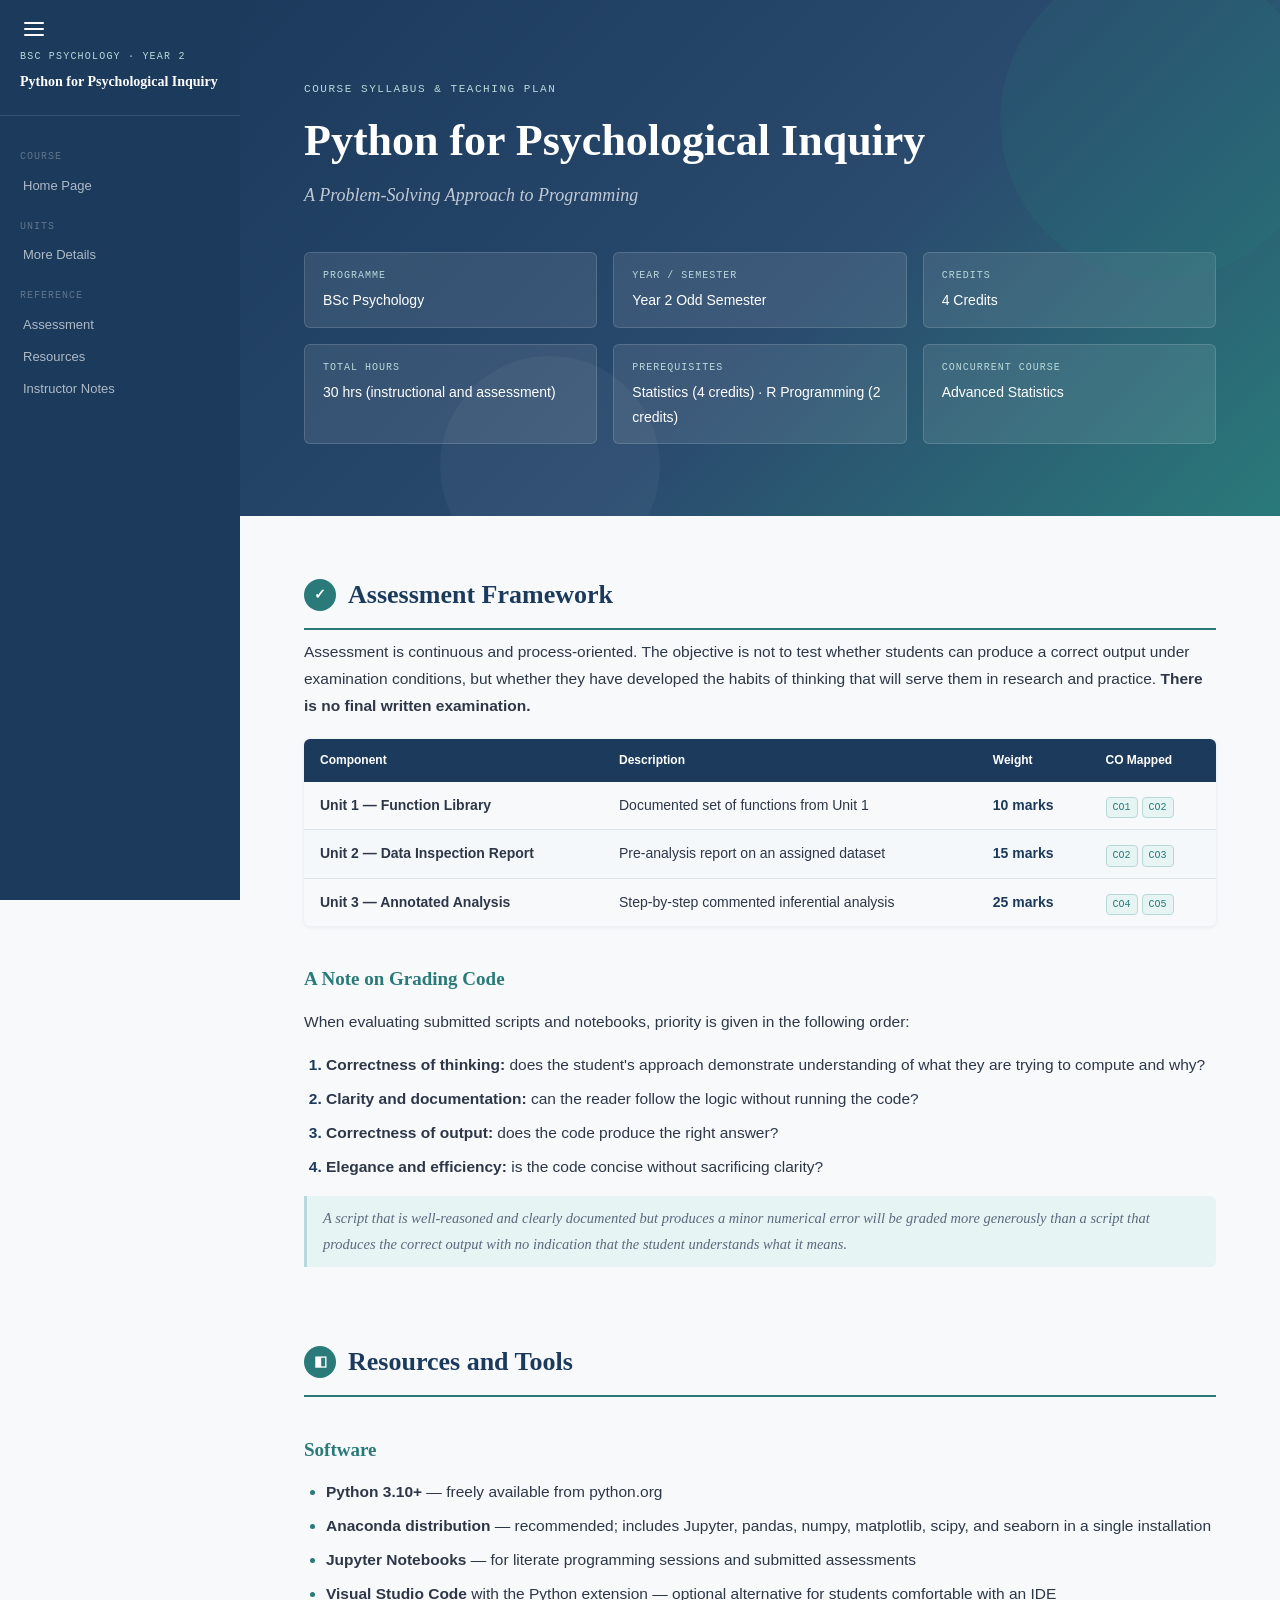
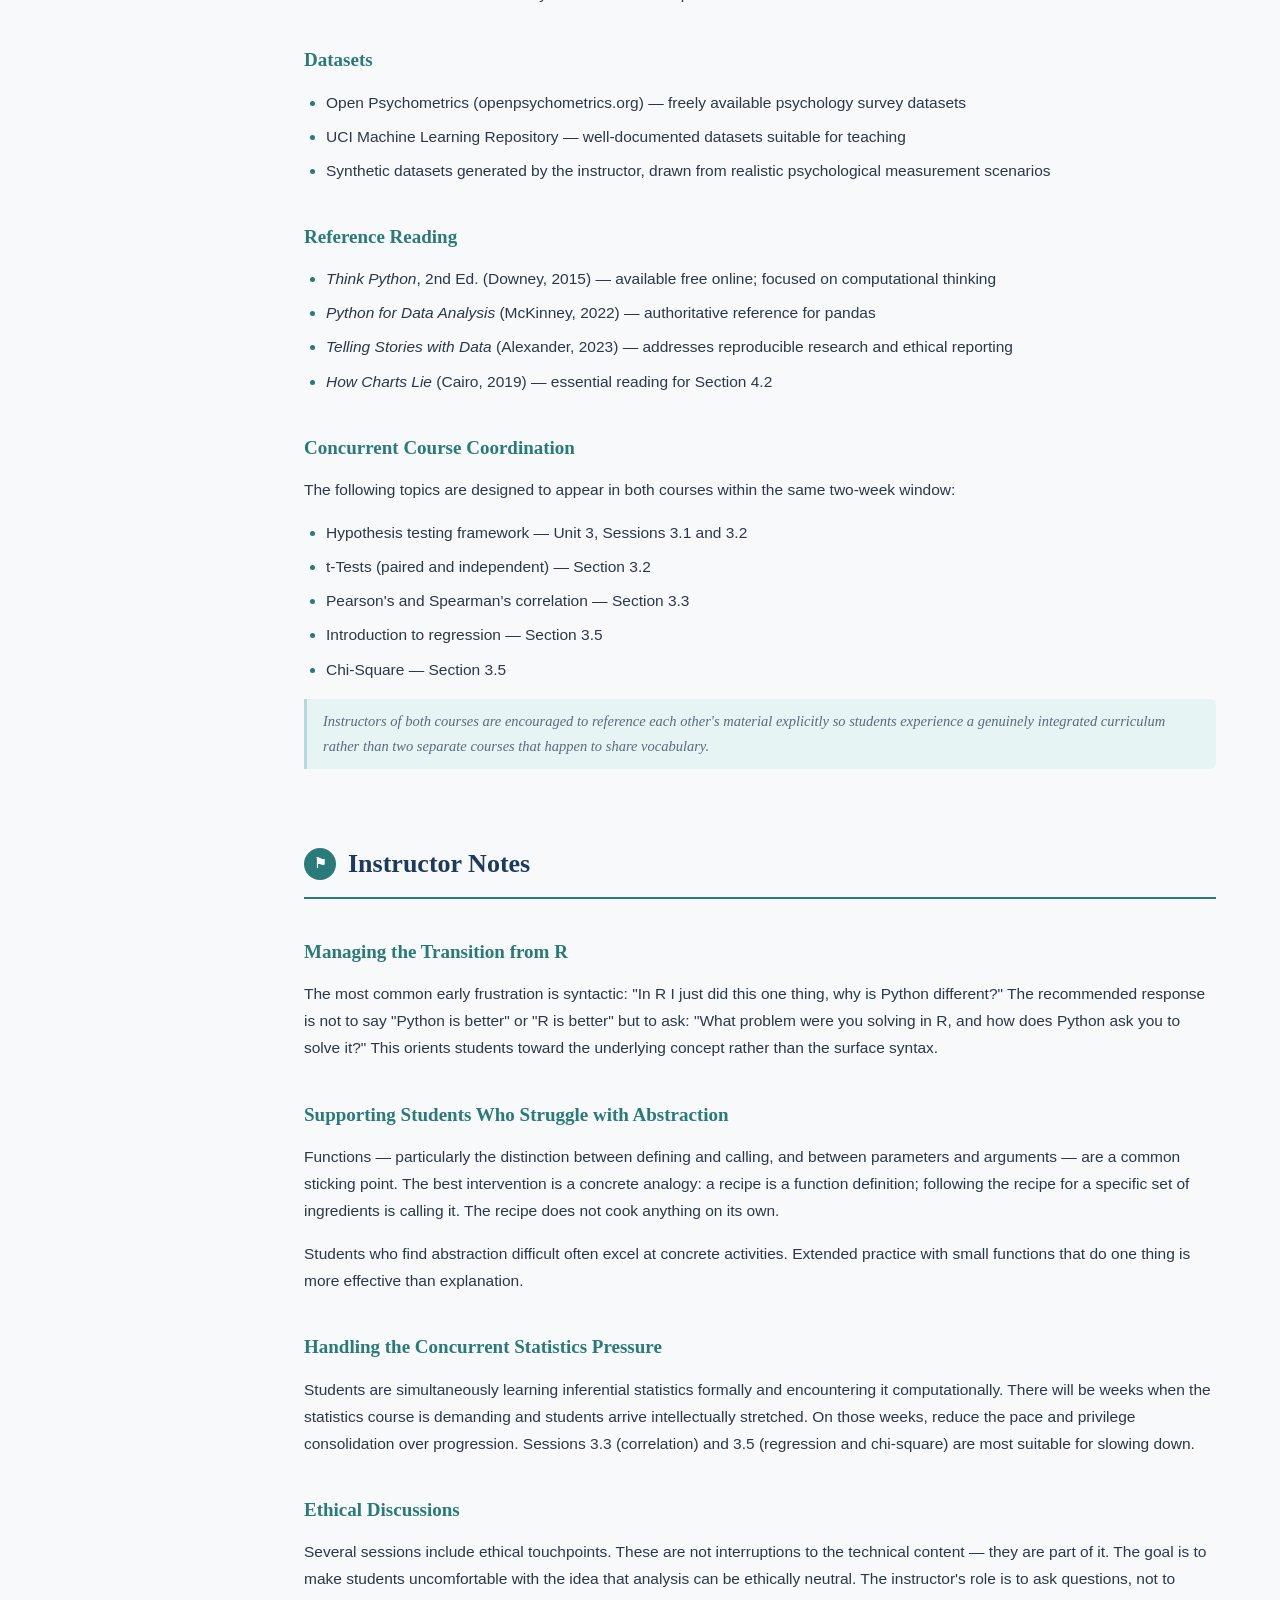
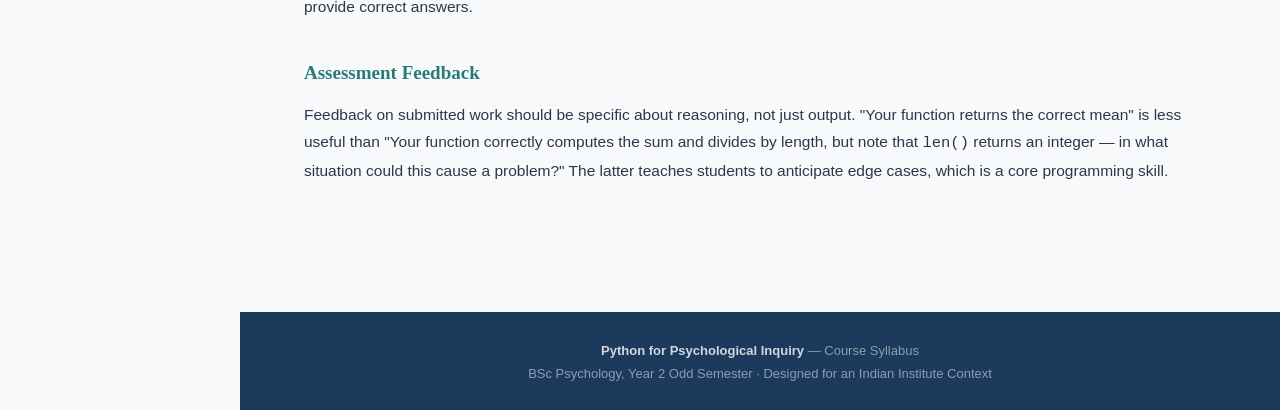
==== commit 99694880: "Hotfix: Display hamburger menu above sidebar" ====
--- a/pages/references.html
+++ b/pages/references.html
@@ -25,7 +25,7 @@
       <a href="../index.html">Home Page</a>
 
       <div class="nav-section">Units</div>
-      <a href="../pages/units.html" class="unit-link">More Details</a>
+      <a href="../pages/units.html">More Details</a>
 
       <div class="nav-section">Reference</div>
       <a href="#assessment">Assessment</a>
--- a/css/style.css
+++ b/css/style.css
@@ -18,6 +18,7 @@
   --font-body: 'Mulish', sans-serif;
   --font-serif: 'Mulish', serif;
   --font-mono: 'SFMono-Regular', monospace;
+  --hamburger-height: 2px;
 }
 
 *, *::before, *::after {
@@ -65,6 +66,7 @@
   letter-spacing: 0.12em;
   color: var(--teal-mid);
   text-transform: uppercase;
+  margin-top: calc(var(--hamburger-height) + var(--hamburger-height) + 1rem);
   margin-bottom: 6px;
 }
 
@@ -181,7 +183,7 @@
 
 #hero .meta-grid {
   display: grid;
-  grid-template-columns: repeat(3, minmax(180px, 1fr));
+  grid-template-columns: repeat(3, minmax(auto, 1fr));
   gap: 16px;
 }
 
@@ -701,7 +703,8 @@
 /* ── HAMBURGER ───────────────────────────────── */
 
 #hamburger {
-  display: none;
+  display: flex;
+  flex-direction: column;
   position: fixed;
   top: 14px;
   left: 14px;
@@ -718,7 +721,7 @@
 #hamburger span {
   display: block;
   width: 20px;
-  height: 2px;
+  height: var(--hamburger-height);
   background: white;
-  border-radius: 2px;
-}
+  border-radius: var(--hamburger-height);
+}
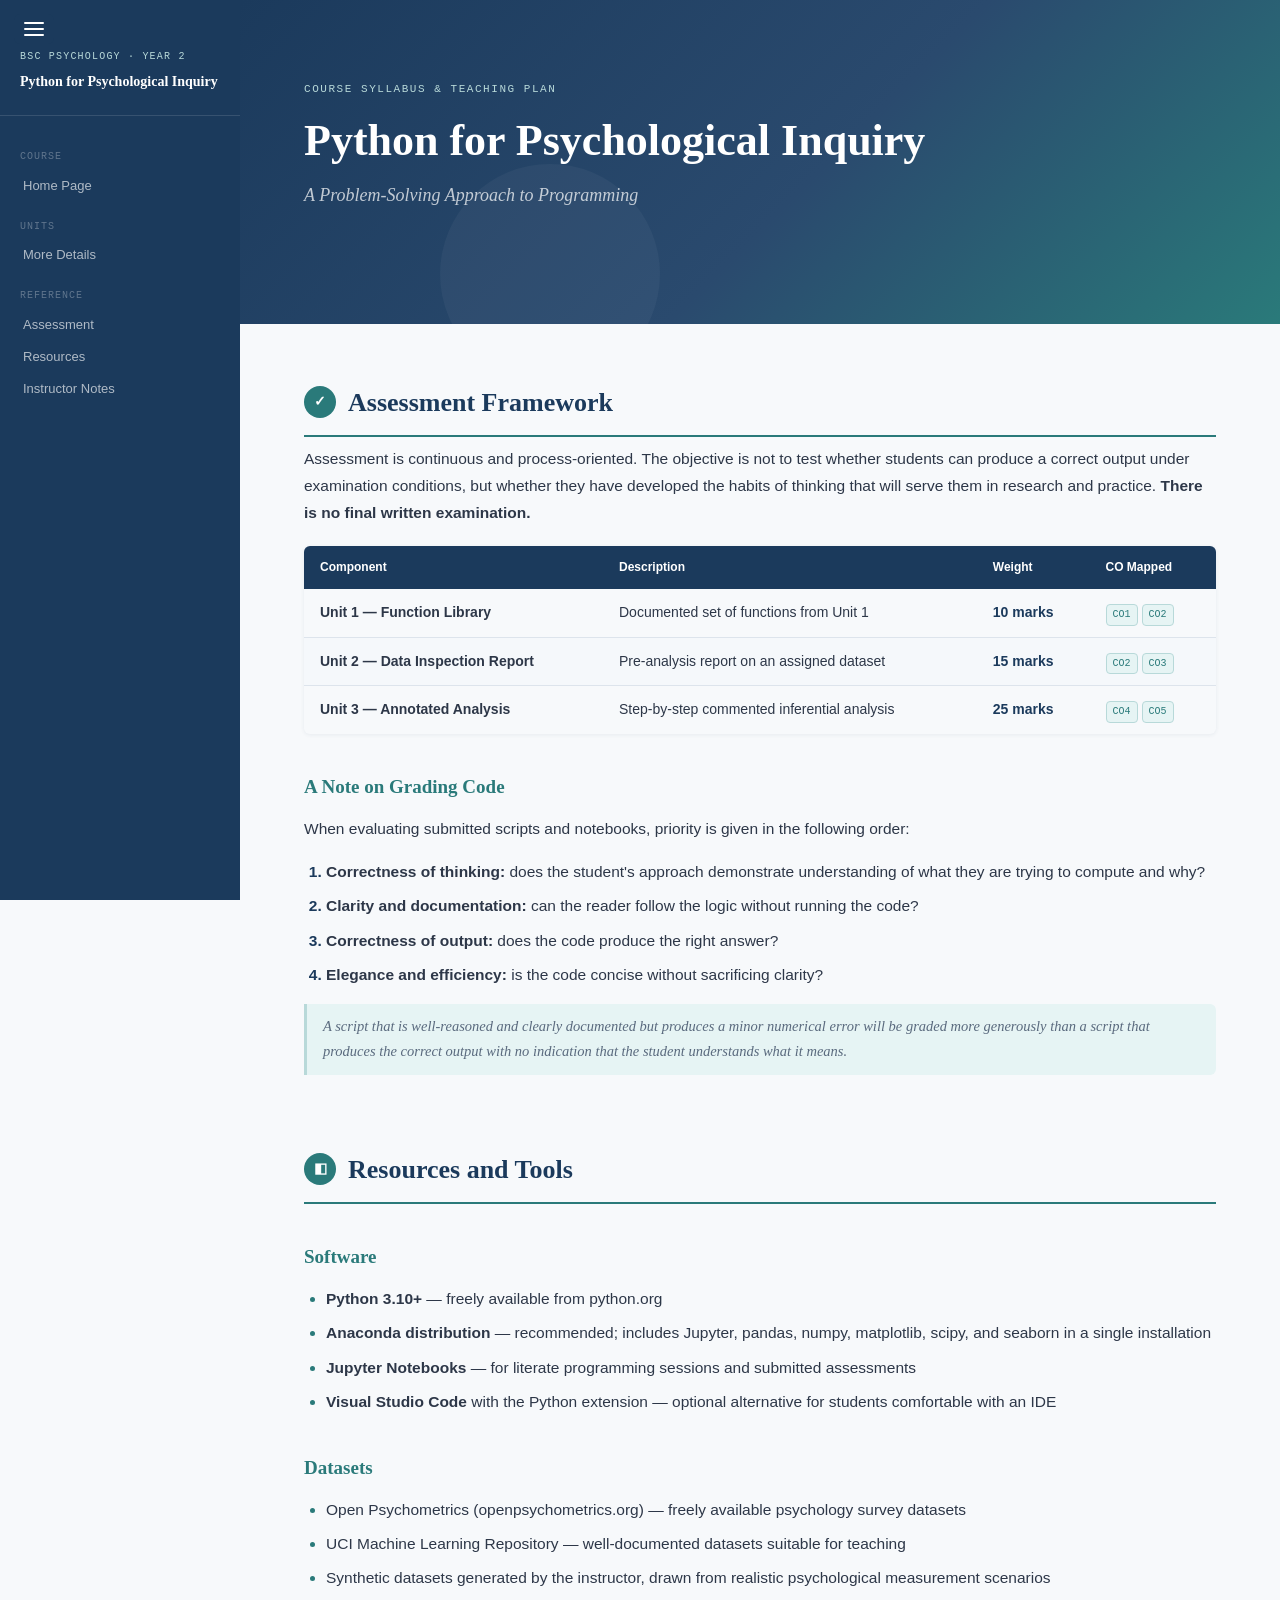
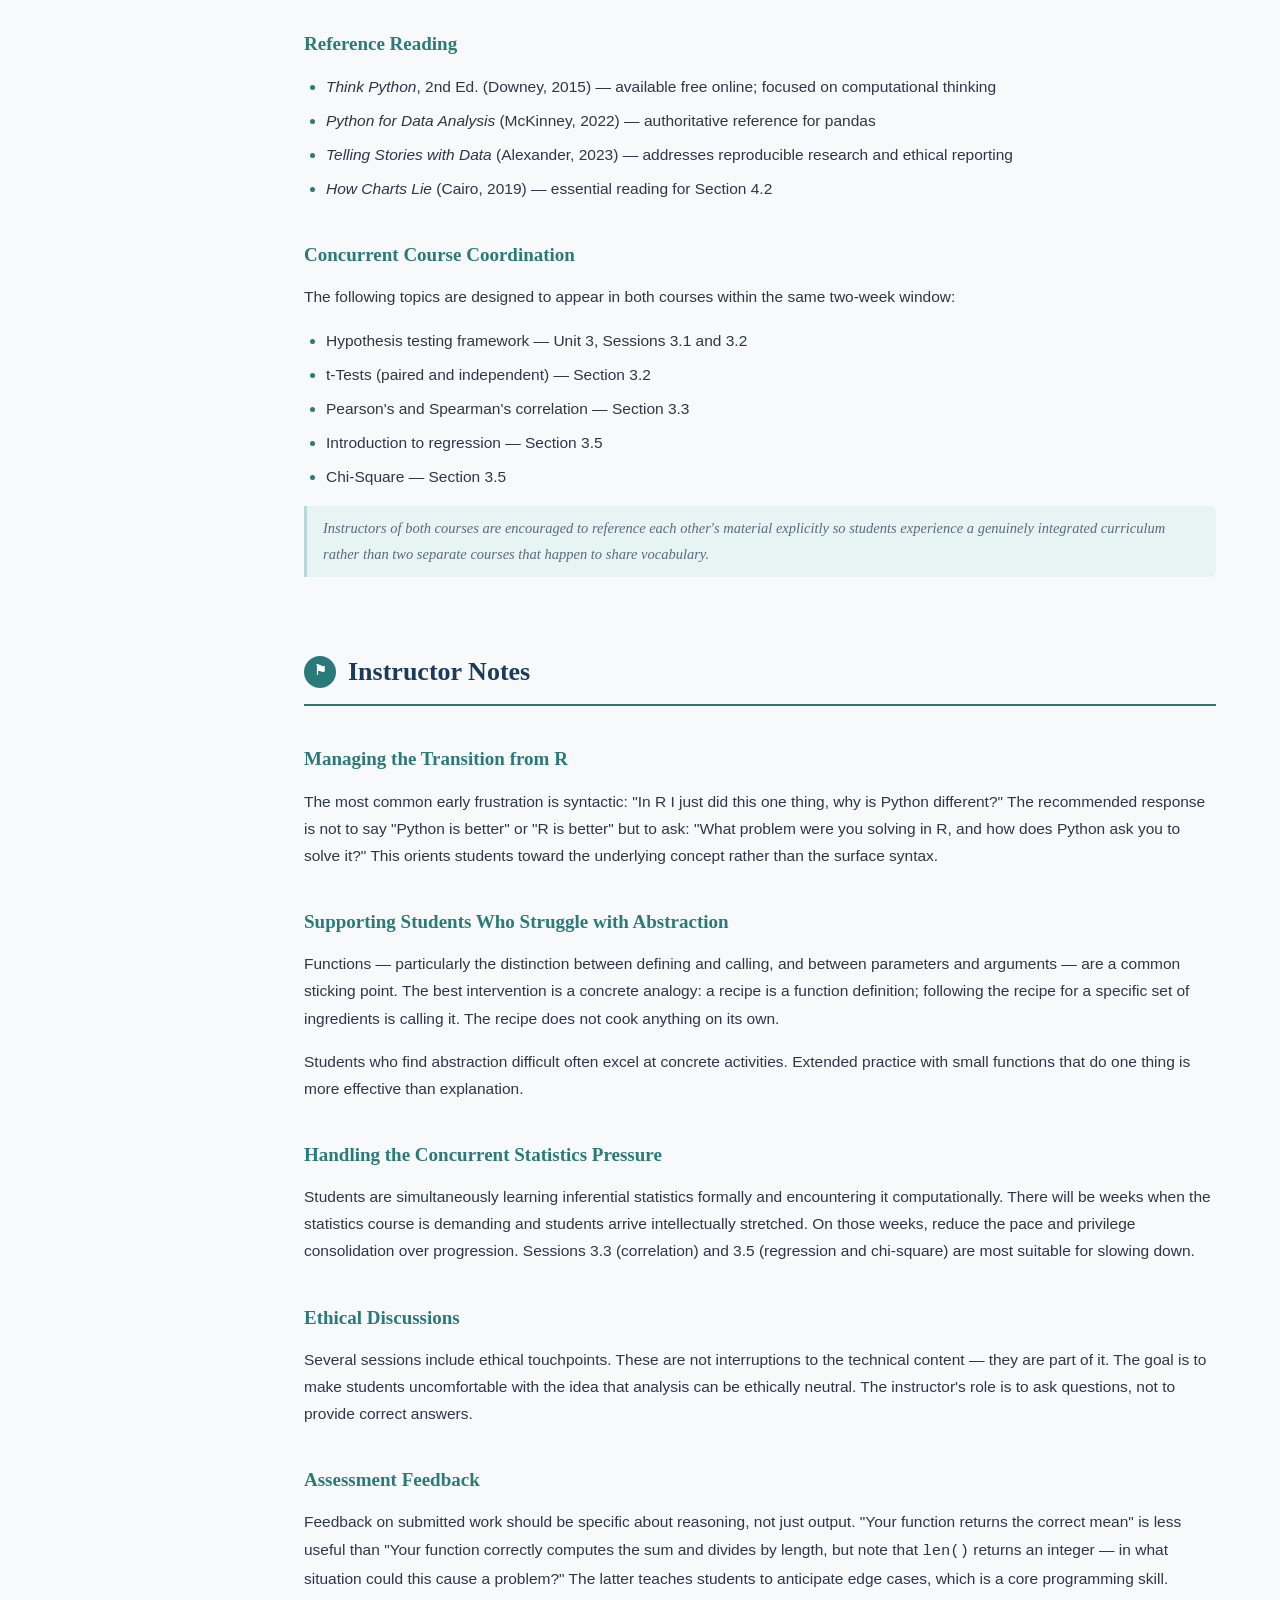
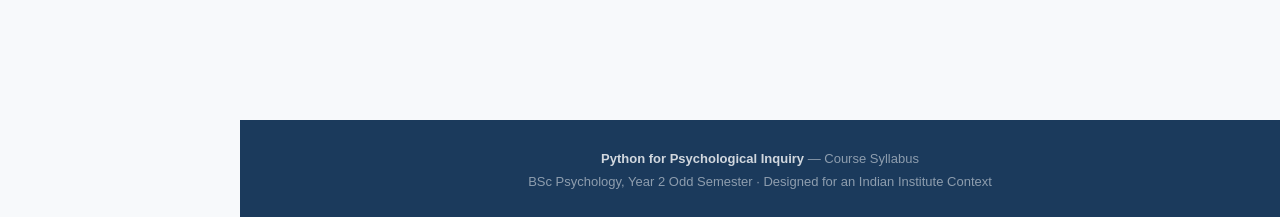
==== commit 9c267aad: "Update hero for unit and references pages" ====
--- a/pages/references.html
+++ b/pages/references.html
@@ -42,32 +42,6 @@
       <div class="eyebrow">Course Syllabus &amp; Teaching Plan</div>
       <h1>Python for Psychological Inquiry</h1>
       <p class="subtitle">A Problem-Solving Approach to Programming</p>
-      <div class="meta-grid">
-        <div class="meta-card">
-          <div class="label">Programme</div>
-          <div class="value">BSc Psychology</div>
-        </div>
-        <div class="meta-card">
-          <div class="label">Year / Semester</div>
-          <div class="value">Year 2 Odd Semester</div>
-        </div>
-        <div class="meta-card">
-          <div class="label">Credits</div>
-          <div class="value">4 Credits</div>
-        </div>
-        <div class="meta-card">
-          <div class="label">Total Hours</div>
-          <div class="value">30 hrs (instructional and assessment)</div>
-        </div>
-        <div class="meta-card">
-          <div class="label">Prerequisites</div>
-          <div class="value">Statistics (4 credits) · R Programming (2 credits)</div>
-        </div>
-        <div class="meta-card">
-          <div class="label">Concurrent Course</div>
-          <div class="value">Advanced Statistics</div>
-        </div>
-      </div>
     </header>
 
     <div class="content-wrap">
--- a/css/style.css
+++ b/css/style.css
@@ -137,7 +137,7 @@
   top: -40px;
   right: -40px;
   width: 320px;
-  height: 320px;
+  height: auto;
   border-radius: 50%;
   background: rgba(42,122,122,0.18);
   pointer-events: none;
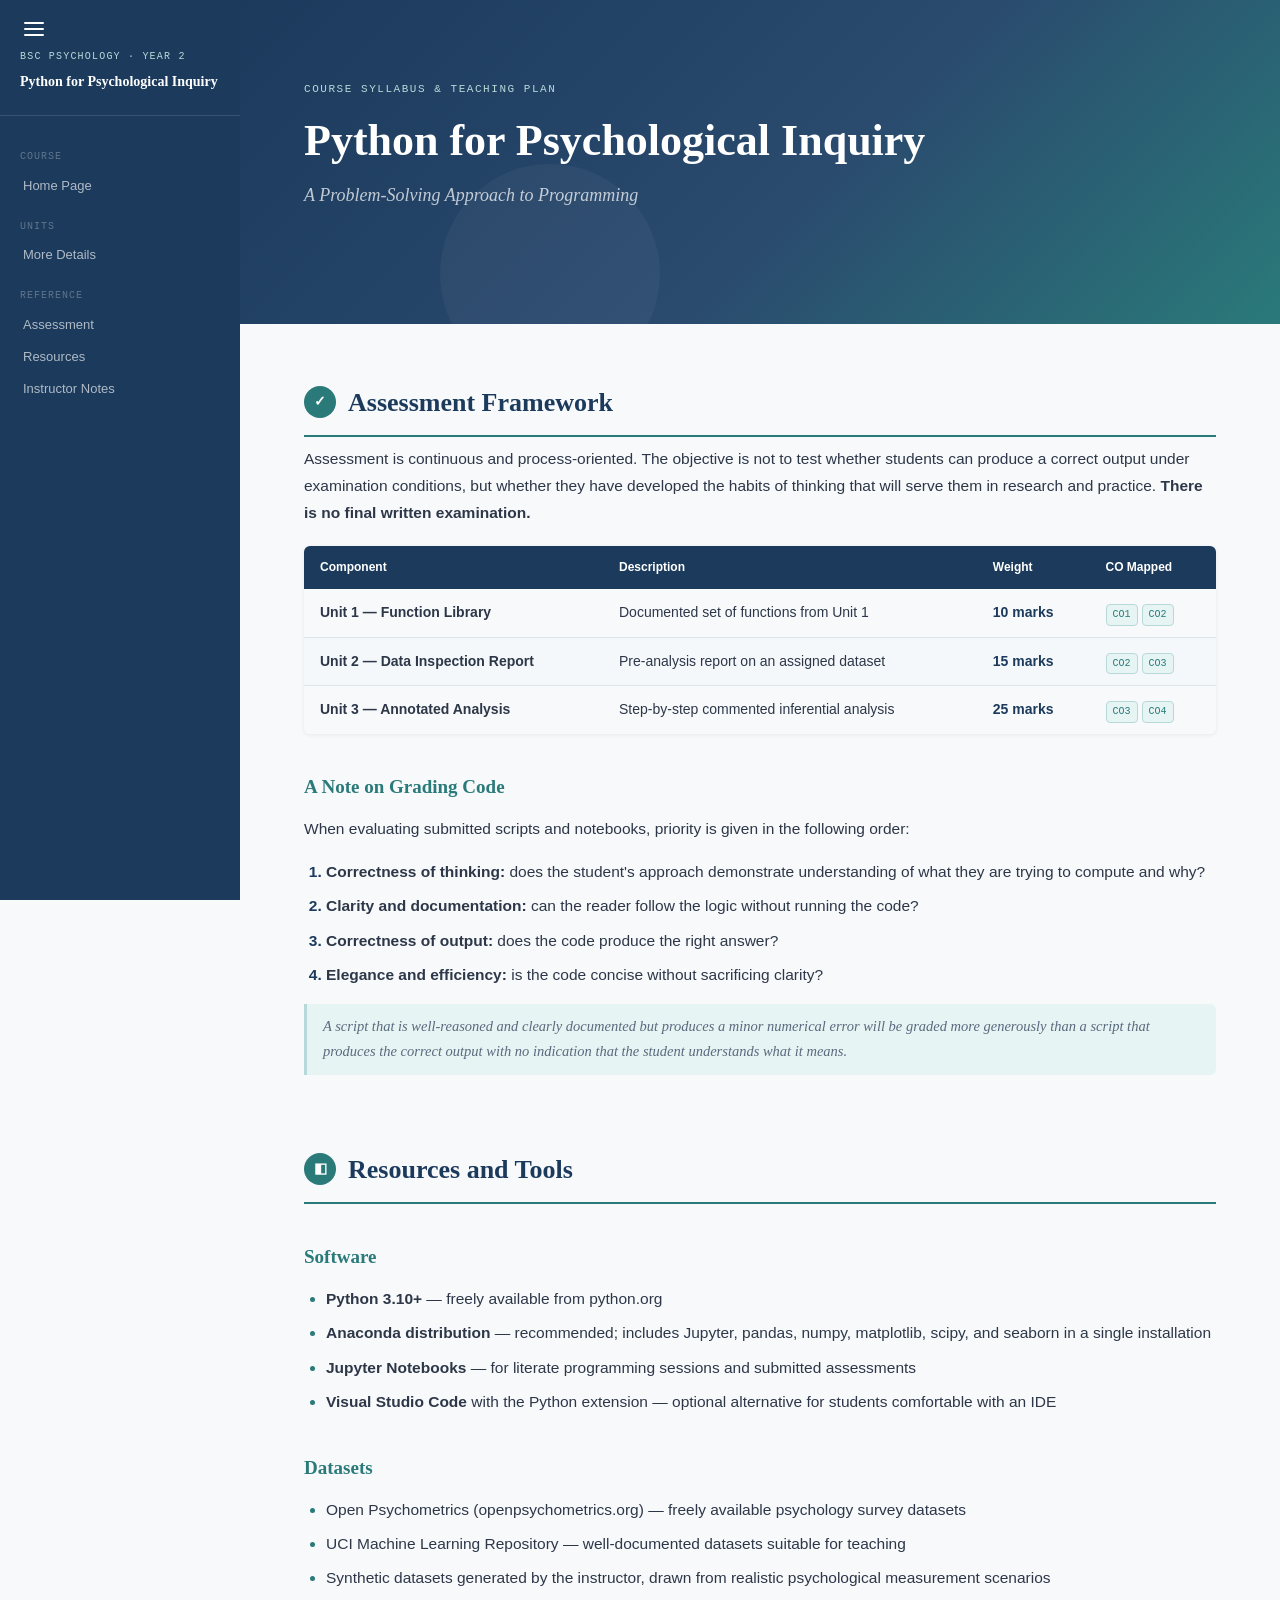
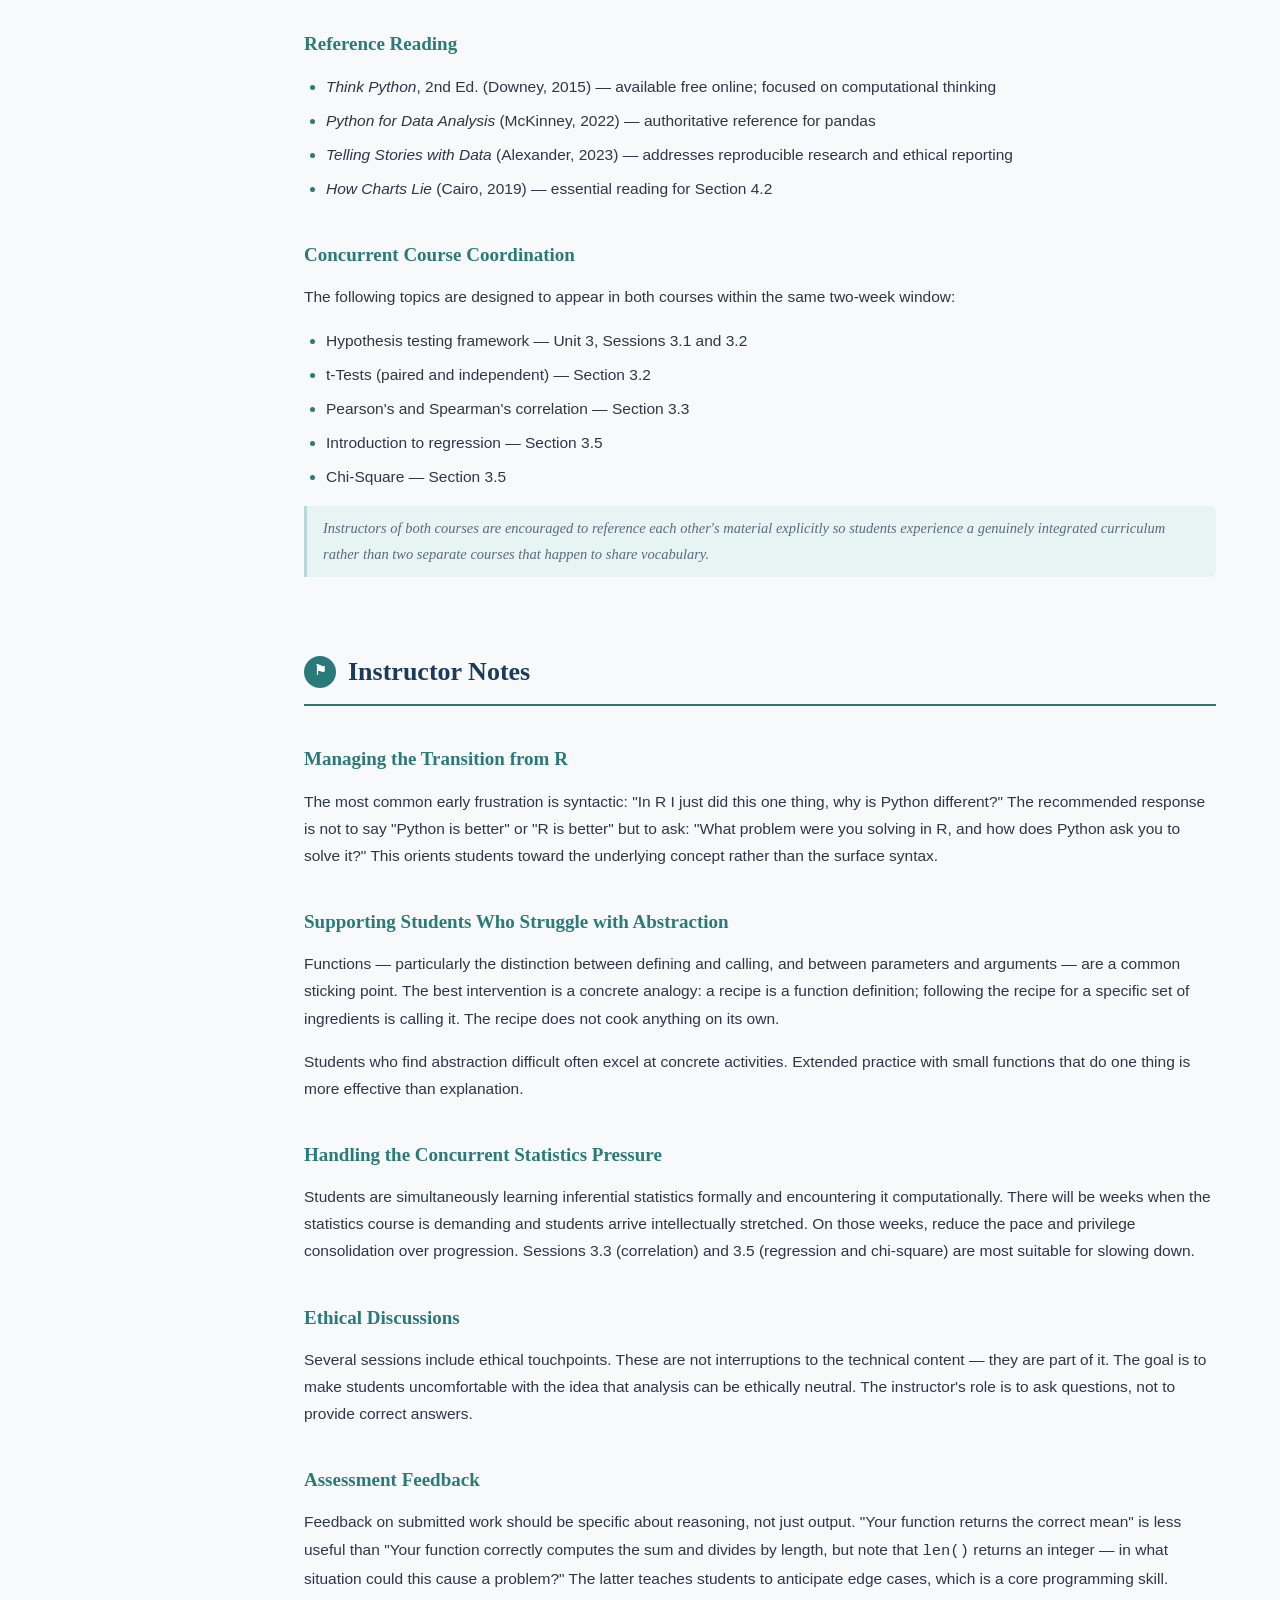
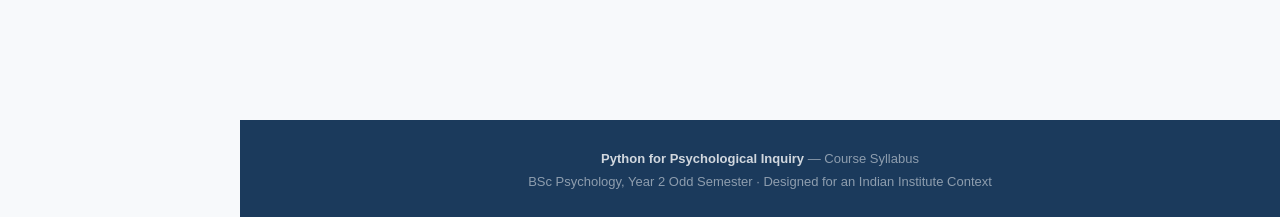
==== commit 9477d3c8: "Update COs in assessment framework" ====
--- a/pages/references.html
+++ b/pages/references.html
@@ -79,20 +79,8 @@
               <td><strong>Unit 3 — Annotated Analysis</strong></td>
               <td>Step-by-step commented inferential analysis</td>
               <td class="weight">25 marks</td>
-              <td><span class="co-badge">CO4</span><span class="co-badge">CO5</span></td>
-            </tr>
-            <!-- <tr>
-            <td><strong>Unit 4 — Pipeline Notebook</strong></td>
-            <td>End-to-end analysis on an unseen dataset</td>
-            <td class="weight">25%</td>
-            <td><span class="co-badge">CO5</span><span class="co-badge">CO6</span></td>
-          </tr>
-          <tr>
-            <td><strong>Reflection Essay</strong></td>
-            <td>300–400 words responding to the Section 4.5 prompts</td>
-            <td class="weight">15%</td>
-            <td><span class="co-badge">CO1</span><span class="co-badge">CO6</span></td>
-          </tr> -->
+              <td><span class="co-badge">CO3</span><span class="co-badge">CO4</span></td>
+            </tr>
           </tbody>
         </table>
 
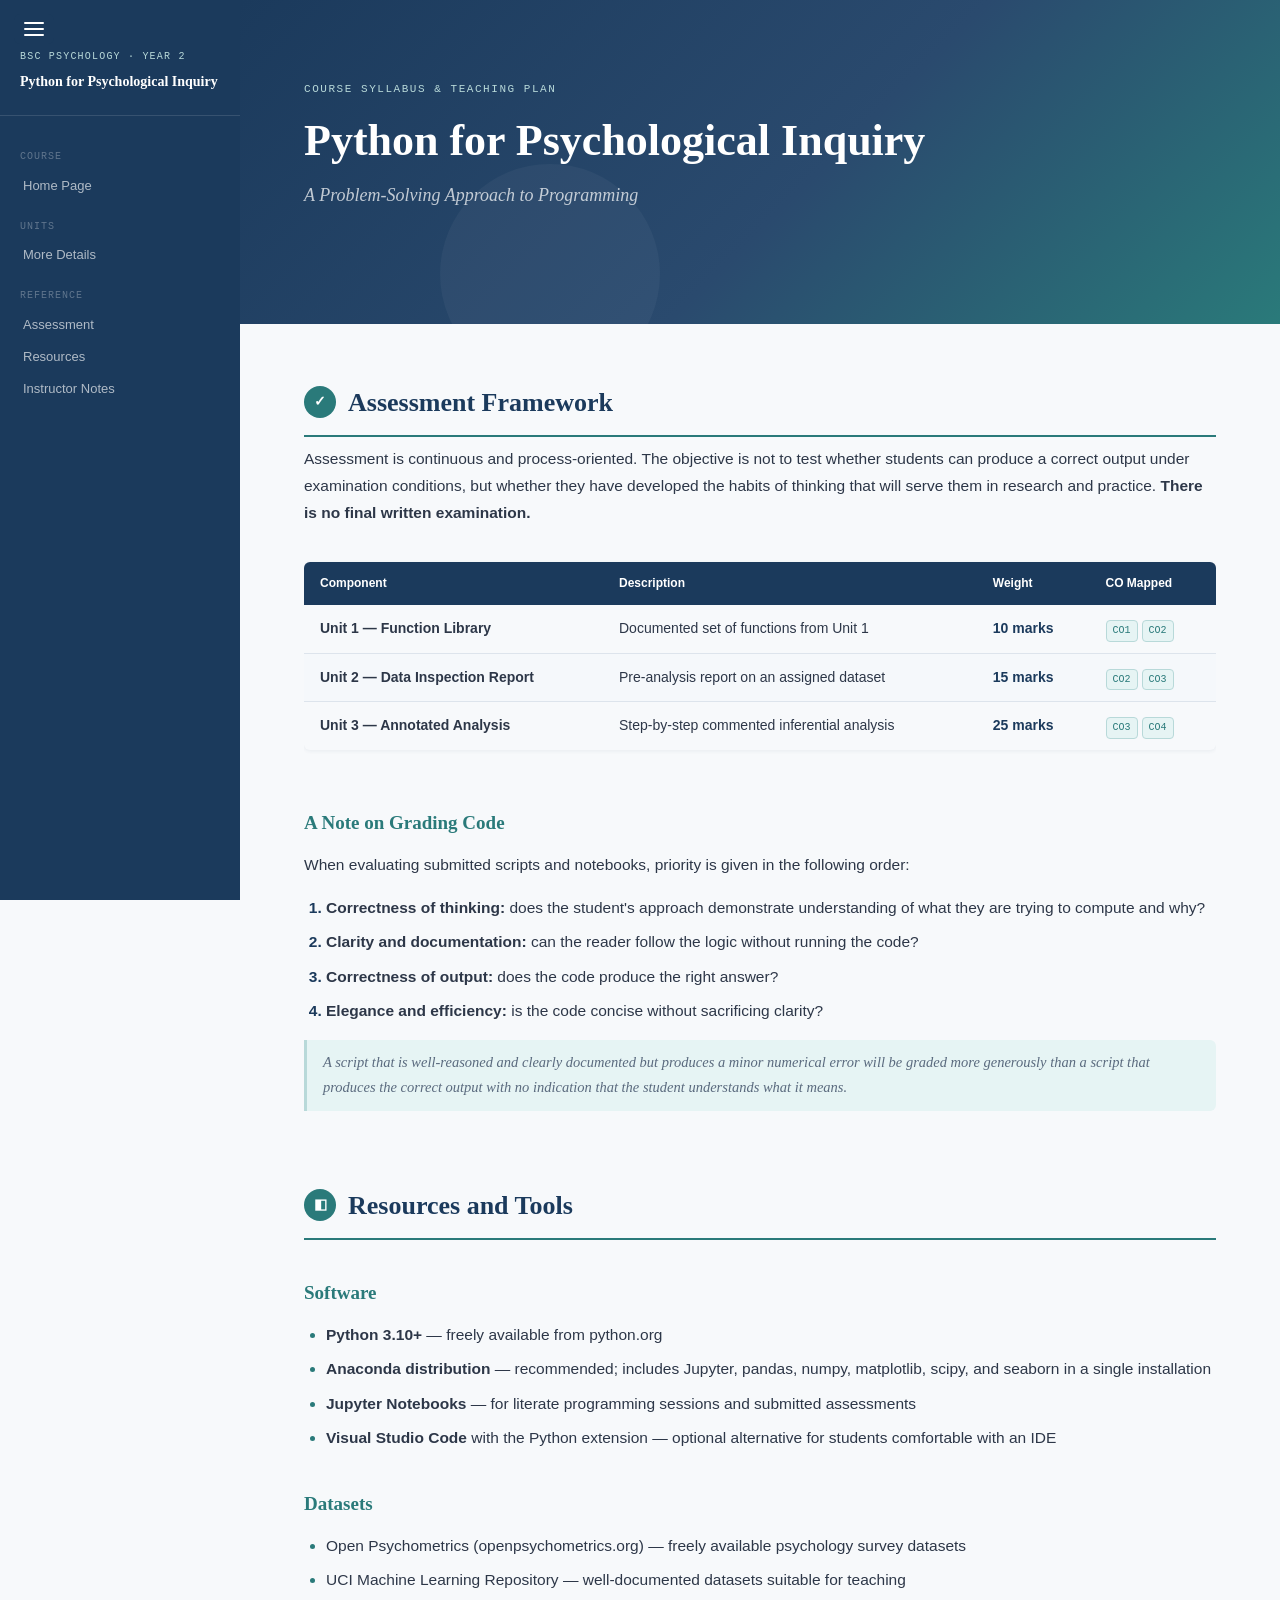
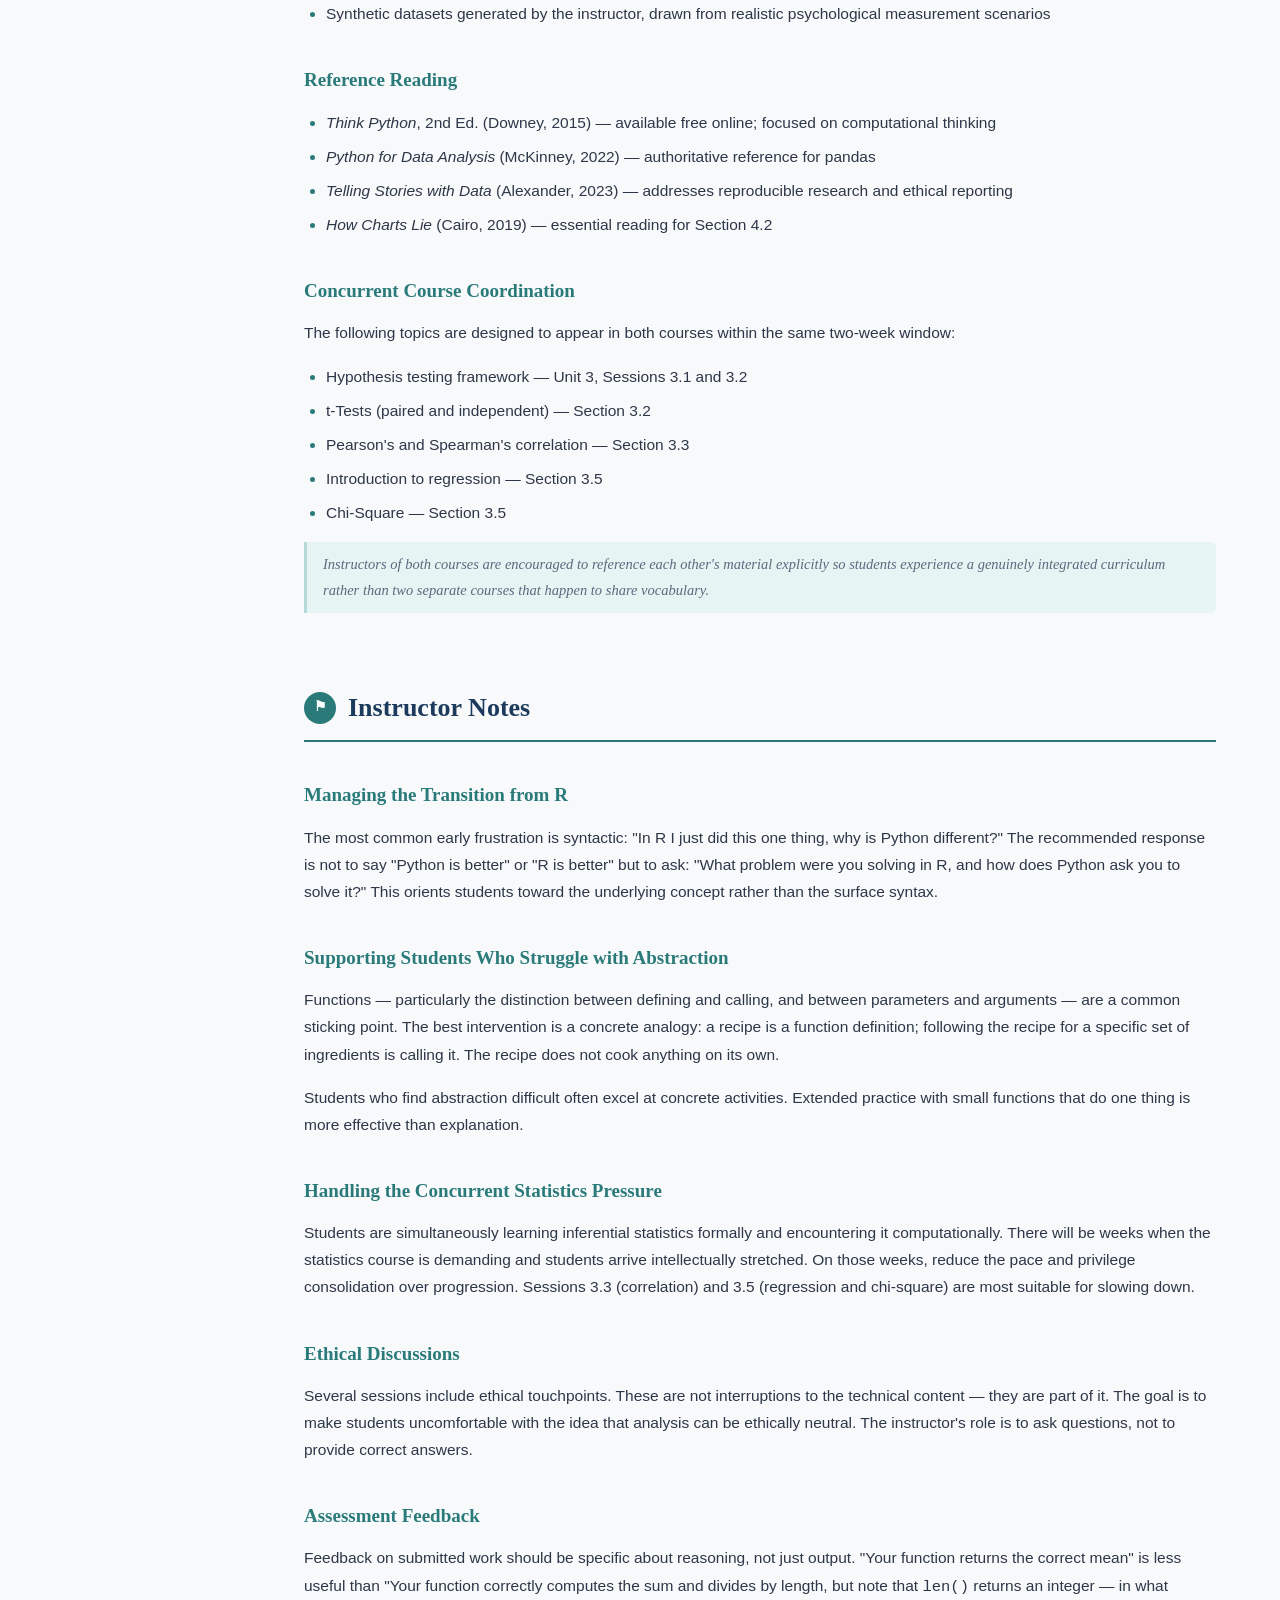
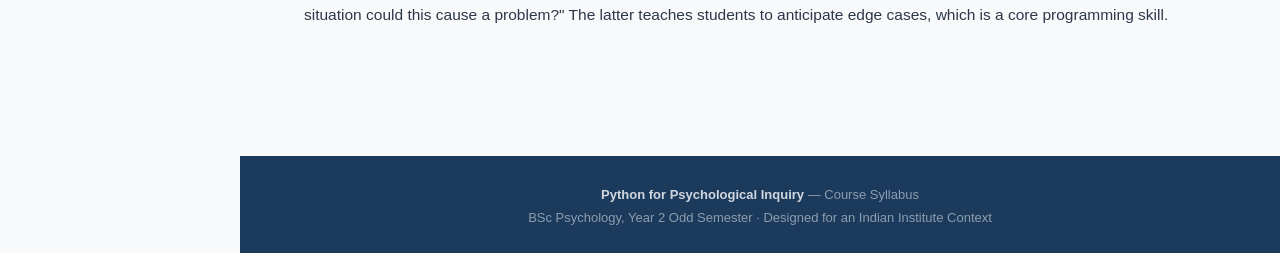
==== commit d69e4e43: "Update table style to wrap around" ====
--- a/pages/references.html
+++ b/pages/references.html
@@ -53,36 +53,38 @@
           correct output under examination conditions, but whether they have developed the habits of thinking that will
           serve them in research and practice. <strong>There is no final written examination.</strong></p>
 
-        <table class="assess-table">
-          <thead>
-            <tr>
-              <th>Component</th>
-              <th>Description</th>
-              <th>Weight</th>
-              <th>CO Mapped</th>
-            </tr>
-          </thead>
-          <tbody>
-            <tr>
-              <td><strong>Unit 1 — Function Library</strong></td>
-              <td>Documented set of functions from Unit 1</td>
-              <td class="weight">10 marks</td>
-              <td><span class="co-badge">CO1</span><span class="co-badge">CO2</span></td>
-            </tr>
-            <tr>
-              <td><strong>Unit 2 — Data Inspection Report</strong></td>
-              <td>Pre-analysis report on an assigned dataset</td>
-              <td class="weight">15 marks</td>
-              <td><span class="co-badge">CO2</span><span class="co-badge">CO3</span></td>
-            </tr>
-            <tr>
-              <td><strong>Unit 3 — Annotated Analysis</strong></td>
-              <td>Step-by-step commented inferential analysis</td>
-              <td class="weight">25 marks</td>
-              <td><span class="co-badge">CO3</span><span class="co-badge">CO4</span></td>
-            </tr>
-          </tbody>
-        </table>
+        <div class="table-wrapper">
+          <table class="assess-table">
+            <thead>
+              <tr>
+                <th>Component</th>
+                <th>Description</th>
+                <th>Weight</th>
+                <th>CO Mapped</th>
+              </tr>
+            </thead>
+            <tbody>
+              <tr>
+                <td><strong>Unit 1 — Function Library</strong></td>
+                <td>Documented set of functions from Unit 1</td>
+                <td class="weight">10 marks</td>
+                <td><span class="co-badge">CO1</span><span class="co-badge">CO2</span></td>
+              </tr>
+              <tr>
+                <td><strong>Unit 2 — Data Inspection Report</strong></td>
+                <td>Pre-analysis report on an assigned dataset</td>
+                <td class="weight">15 marks</td>
+                <td><span class="co-badge">CO2</span><span class="co-badge">CO3</span></td>
+              </tr>
+              <tr>
+                <td><strong>Unit 3 — Annotated Analysis</strong></td>
+                <td>Step-by-step commented inferential analysis</td>
+                <td class="weight">25 marks</td>
+                <td><span class="co-badge">CO3</span><span class="co-badge">CO4</span></td>
+              </tr>
+            </tbody>
+          </table>
+        </div>
 
         <h3 class="subsection">A Note on Grading Code</h3>
         <p>When evaluating submitted scripts and notebooks, priority is given in the following order:</p>
--- a/css/style.css
+++ b/css/style.css
@@ -183,7 +183,7 @@
 
 #hero .meta-grid {
   display: grid;
-  grid-template-columns: repeat(3, minmax(auto, 1fr));
+  grid-template-columns: repeat(auto-fit, minmax(220px, 1fr));
   gap: 16px;
 }
 
@@ -361,7 +361,7 @@
 
 .co-grid {
   display: grid;
-  grid-template-columns: 1fr 1fr;
+  grid-template-columns: 1fr;
   gap: 16px;
   margin: 20px 0;
 }
@@ -529,6 +529,10 @@
 
 /* ── OVERVIEW TABLE ──────────────────────────── */
 
+.table-wrapper {
+  overflow-x: auto;
+}
+
 .overview-table {
   width: 100%;
   border-collapse: collapse;
@@ -691,7 +695,7 @@
 /* ── RESPONSIVE ──────────────────────────────── */
 
 @media (max-width: 900px) {
-  #sidebar { transform: translateX(-240px); }
+  #sidebar { transform: translateX(-100%); }
   #sidebar.open { transform: translateX(0); }
   #main { margin-left: 0; }
   .content-wrap { padding: 32px 24px; }
